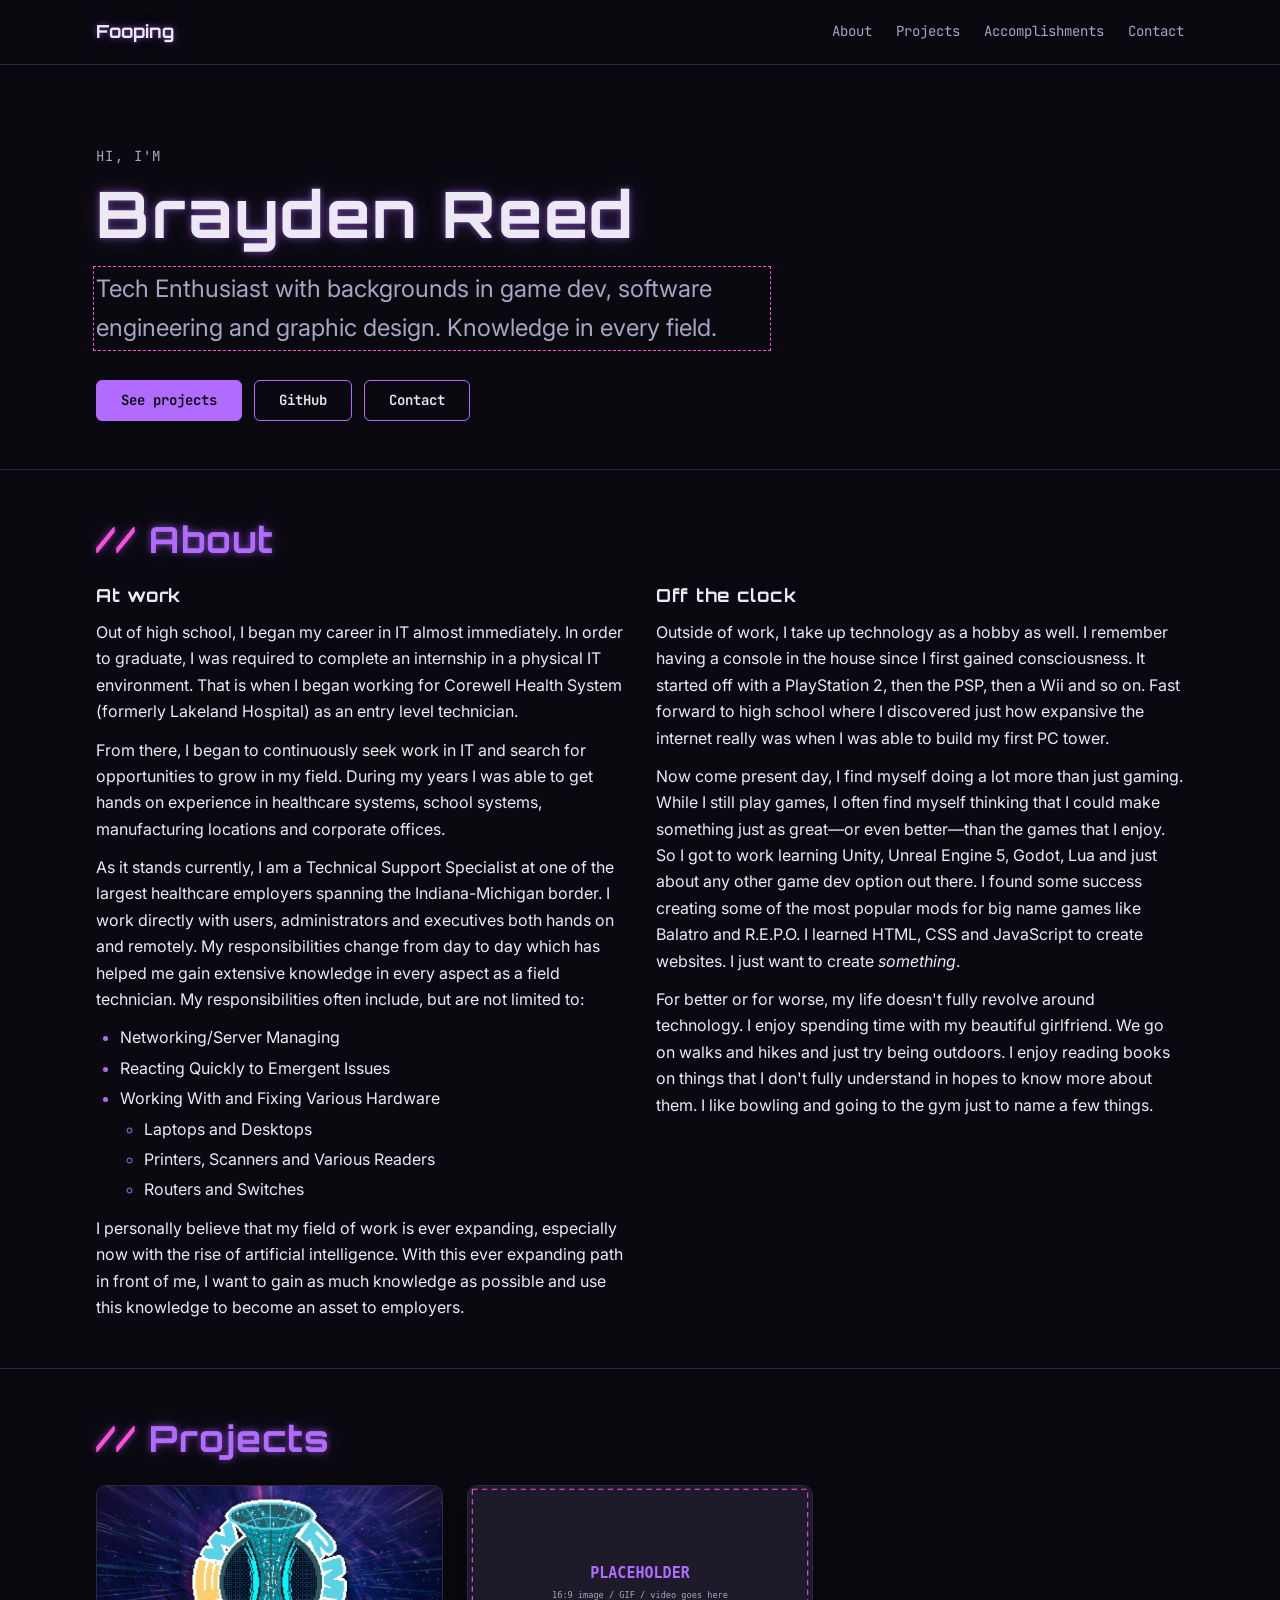
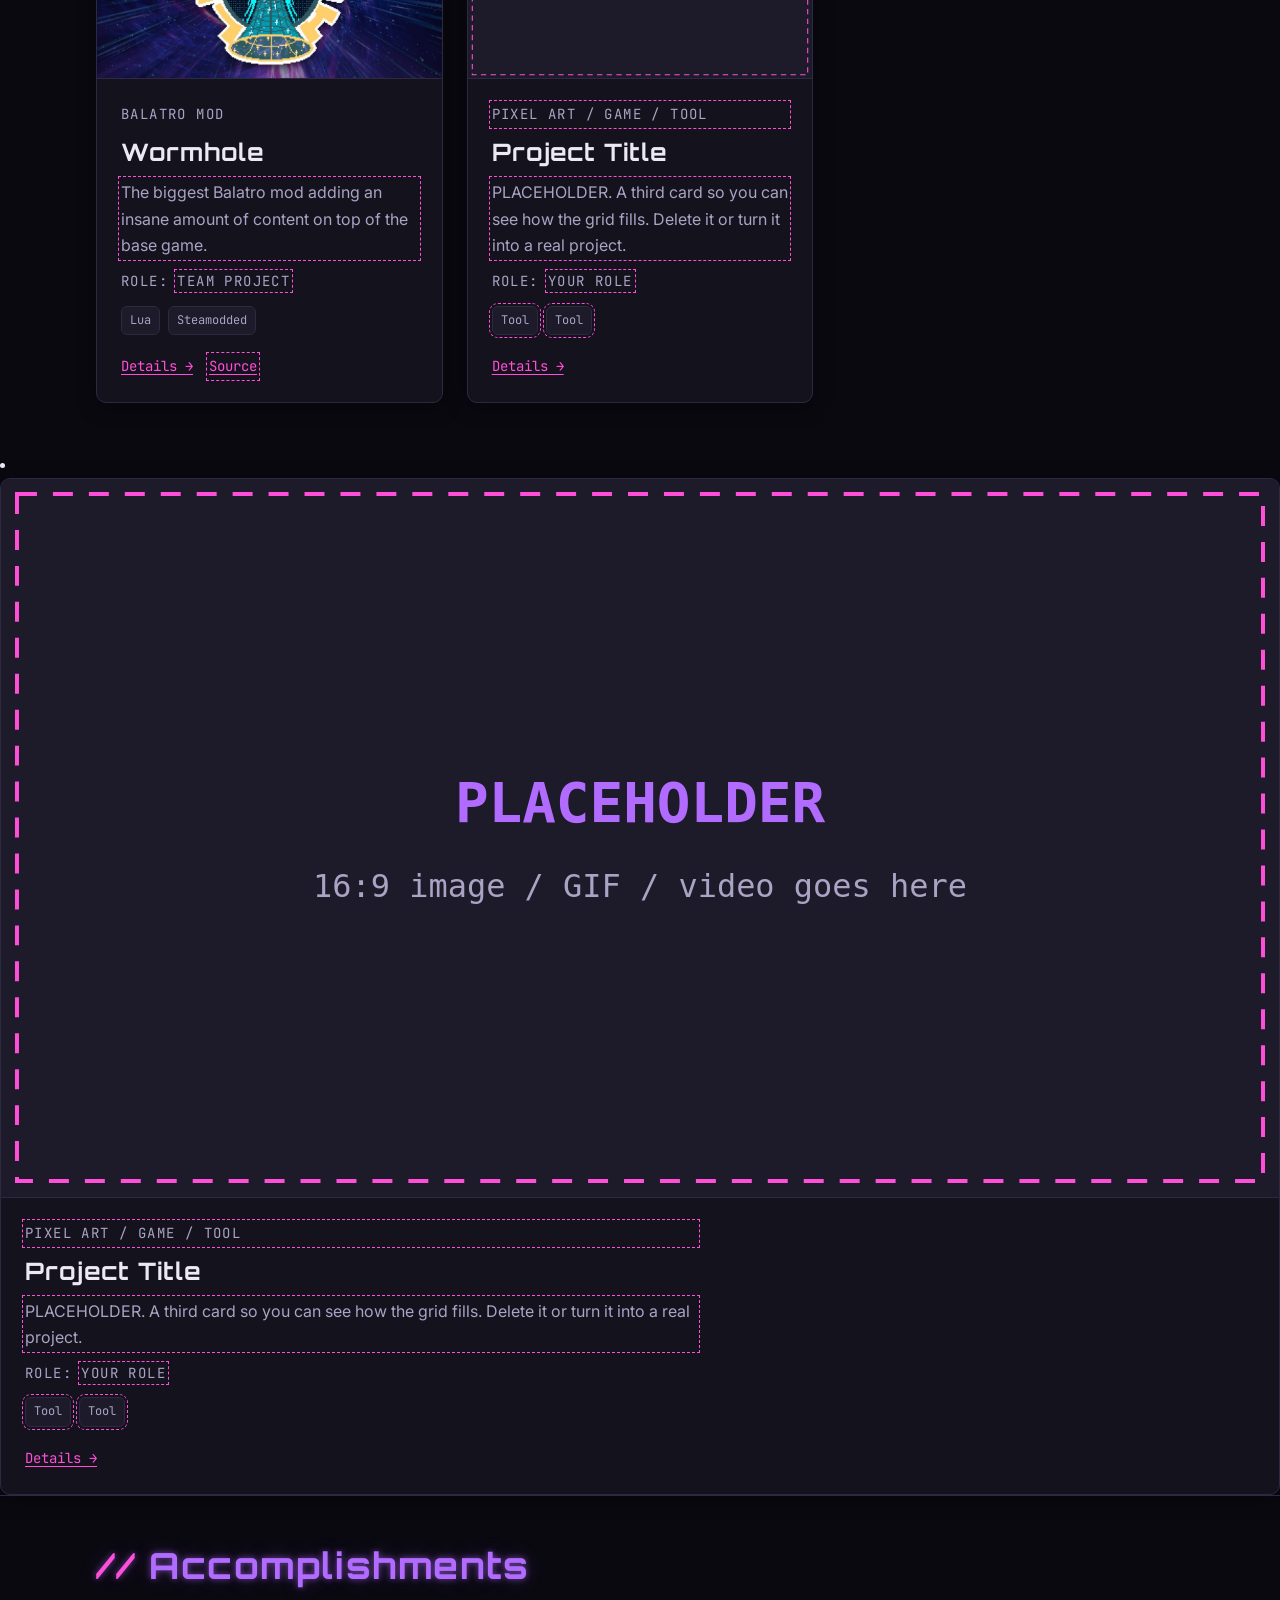
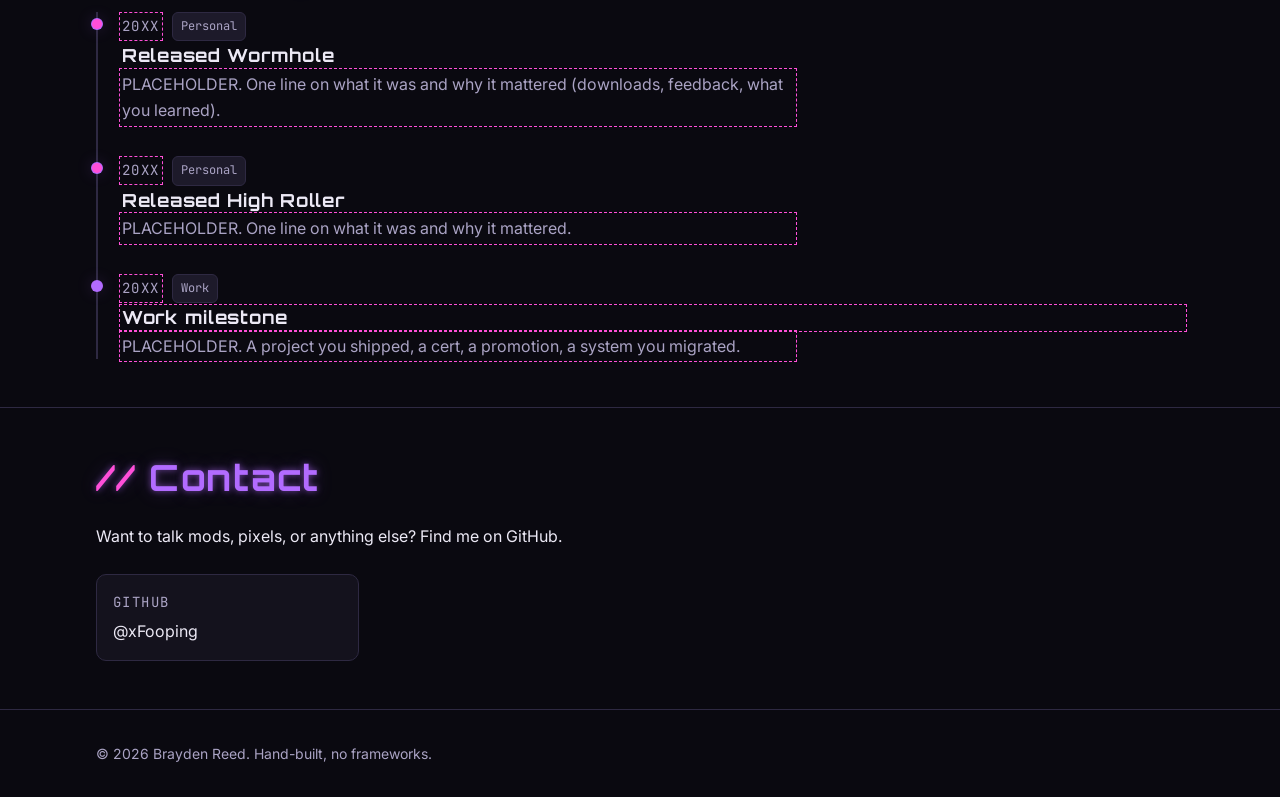
==== index.html @ 5dfaa029 "Update project card image for Wormhole" ====
<!doctype html>
<!--
  To try the pixel theme: change the line below to
    <html lang="en" data-theme="pixel">
  (see css/theme.css for what that switches)
-->
<html lang="en">
<head>
  <meta charset="utf-8">
  <!-- Makes phones render at real width instead of a zoomed-out desktop view.
       Without this line, none of the mobile CSS would kick in. -->
  <meta name="viewport" content="width=device-width, initial-scale=1">

  <title>Brayden Reed</title>
  <meta name="description" content="Brayden Reed: IT by day, game dev, modder, and pixel artist by night.">
  <link rel="icon" href="assets/img/favicon.svg" type="image/svg+xml">

  <!-- Fonts (Google Fonts).
       preconnect = open the connection early so fonts arrive faster.
       Silkscreen is only for the pixel theme. Browsers only download a font
       file when something on the page actually uses it, so listing it here
       costs nothing while the neon theme is active. -->
  <link rel="preconnect" href="https://fonts.googleapis.com">
  <link rel="preconnect" href="https://fonts.gstatic.com" crossorigin>
  <link rel="stylesheet" href="https://fonts.googleapis.com/css2?family=Inter:wght@400;600;700&family=JetBrains+Mono:wght@400;600&family=Orbitron:wght@600;700&family=Silkscreen&display=swap">

  <!-- Order matters: theme.css defines the variables, main.css uses them. -->
  <link rel="stylesheet" href="css/theme.css">
  <link rel="stylesheet" href="css/main.css">

  <!-- defer: download now, run after the HTML is parsed. -->
  <script src="js/main.js" defer></script>
</head>
<body>
  <a class="skip-link" href="#main">Skip to content</a>

  <!-- ================================================================
       HEADER / NAV
       ================================================================ -->
  <header class="site-header">
    <div class="container site-header__inner">
      <a class="site-logo" href="#top">Fooping</a>

      <nav class="site-nav" aria-label="Main" data-open="false">
        <!-- Only visible on small screens; main.js handles the click. -->
        <button class="nav-toggle" type="button" aria-expanded="false" aria-controls="nav-list">Menu</button>
        <ul class="site-nav__list" id="nav-list">
          <li><a href="#about">About</a></li>
          <li><a href="#projects">Projects</a></li>
          <li><a href="#accomplishments">Accomplishments</a></li>
          <li><a href="#contact">Contact</a></li>
        </ul>
      </nav>
    </div>
  </header>

  <main id="main">

    <!-- ================================================================
         1. HERO
         ================================================================ -->
    <section class="hero" id="top">
      <div class="container">
        <p class="eyebrow">Hi, I'm</p>
        <h1 class="hero__name">Brayden Reed</h1>
        <p class="hero__tagline todo">Tech Enthusiast with backgrounds in game dev, software engineering and graphic design. Knowledge in every field.</p>

        <div class="hero__links">
          <a class="btn btn--primary" href="#projects">See projects</a>
          <a class="btn btn--ghost" href="https://github.com/xFooping" rel="me">GitHub</a>
          <a class="btn btn--ghost" href="#contact">Contact</a>
        </div>
      </div>
    </section>


    <!-- ================================================================
         2. ABOUT
         ================================================================ -->
    <section class="section" id="about" aria-labelledby="about-title">
      <div class="container">
        <h2 class="section__title" id="about-title">About</h2>

        <div class="about-grid">
          <div>
            <h3>At work</h3>
            <p>Out of high school, I began my career in IT almost immediately. In order to graduate, I was required to complete an internship in a physical IT environment. That is when I began working for Corewell Health System (formerly Lakeland Hospital) as an entry level technician.</p>
            <p>From there, I began to continuously seek work in IT and search for opportunities to grow in my field. During my years I was able to get hands on experience in healthcare systems, school systems, manufacturing locations and corporate offices.</p>
            <p>As it stands currently, I am a Technical Support Specialist at one of the largest healthcare employers spanning the Indiana-Michigan border. I work directly with users, administrators and executives both hands on and remotely. My responsibilities change from day to day which has helped me gain extensive knowledge in every aspect as a field technician. My responsibilities often include, but are not limited to:</p>
            <!-- Nested list: the inner <ul> sits INSIDE the parent <li>,
                 that's what makes it a sub-list in HTML. -->
            <ul class="bullet-list">
              <li>Networking/Server Managing</li>
              <li>Reacting Quickly to Emergent Issues</li>
              <li>Working With and Fixing Various Hardware
                <ul>
                  <li>Laptops and Desktops</li>
                  <li>Printers, Scanners and Various Readers</li>
                  <li>Routers and Switches</li>
                </ul>
              </li>
            </ul>
            <p>I personally believe that my field of work is ever expanding, especially now with the rise of artificial intelligence. With this ever expanding path in front of me, I want to gain as much knowledge as possible and use this knowledge to become an asset to employers.</p>
          </div>

          <div>
            <h3>Off the clock</h3>
            <p>Outside of work, I take up technology as a hobby as well. I remember having a console in the house since I first gained consciousness. It started off with a PlayStation 2, then the PSP, then a Wii and so on. Fast forward to high school where I discovered just how expansive the internet really was when I was able to build my first PC tower.</p>
            <p>Now come present day, I find myself doing a lot more than just gaming. While I still play games, I often find myself thinking that I could make something just as great—or even better—than the games that I enjoy. So I got to work learning Unity, Unreal Engine 5, Godot, Lua and just about any other game dev option out there. I found some success creating some of the most popular mods for big name games like Balatro and R.E.P.O. I learned HTML, CSS and JavaScript to create websites. I just want to create <em>something</em>.</p>
            <p>For better or for worse, my life doesn't fully revolve around technology. I enjoy spending time with my beautiful girlfriend. We go on walks and hikes and just try being outdoors. I enjoy reading books on things that I don't fully understand in hopes to know more about them. I like bowling and going to the gym just to name a few things.</p>
          </div>
        </div>
      </div>
    </section>


    <!-- ================================================================
         3. PROJECTS
         ----------------------------------------------------------------
         To add a project:
           1. Copy one <li class="project-card"> block below.
           2. Copy projects/project-template.html to projects/your-slug.html.
           3. Point the card's links at that new page.
         ================================================================ -->
    <section class="section" id="projects" aria-labelledby="projects-title">
      <div class="container">
        <h2 class="section__title" id="projects-title">Projects</h2>

        <ul class="project-grid">

          <!-- ---- Project: Wormhole ---- -->
          <li>
            <article class="project-card">
              <img class="project-card__media" src="assets/img/Wormhole.png"
                   alt="PLACEHOLDER: Wormhole screenshot" width="640" height="360" loading="lazy">
              <div class="project-card__body">
                <p class="eyebrow">Balatro mod</p>
                <h3 class="project-card__title"><a href="projects/wormhole.html">Wormhole</a></h3>
                <p class="project-card__pitch todo">The biggest Balatro mod adding an insane amount of content on top of the base game. </p>
                <p class="eyebrow">Role: <span class="todo">Team Project</span></p>
                <ul class="tag-list" aria-label="Tools">
                  <li class="tag">Lua</li>
                  <li class="tag">Steamodded</li>
                </ul>
                <div class="project-card__links">
                  <a href="projects/wormhole.html">Details →</a>
                  <a class="todo" href="#">Source</a>
                </div>
              </div>
            </article>
          </li>

          <!-- ---- Project: placeholder for the next thing ---- -->
          <li>
            <article class="project-card">
              <img class="project-card__media" src="assets/img/placeholder.svg"
                   alt="PLACEHOLDER project image" width="640" height="360" loading="lazy">
              <div class="project-card__body">
                <p class="eyebrow todo">Pixel art / game / tool</p>
                <h3 class="project-card__title"><a href="projects/project-template.html">Project Title</a></h3>
                <p class="project-card__pitch todo">PLACEHOLDER. A third card so you can see how the grid fills. Delete it or turn it into a real project.</p>
                <p class="eyebrow">Role: <span class="todo">Your role</span></p>
                <ul class="tag-list" aria-label="Tools">
                  <li class="tag todo">Tool</li>
                  <li class="tag todo">Tool</li>
                </ul>
                <div class="project-card__links">
                  <a href="projects/project-template.html">Details →</a>
                </div>
              </div>
            </article>
          </li>

        </ul>
      </div>
    </section>

          <!-- ---- Project: placeholder for the next thing ---- -->
          <li>
            <article class="project-card">
              <img class="project-card__media" src="assets/img/placeholder.svg"
                   alt="PLACEHOLDER project image" width="640" height="360" loading="lazy">
              <div class="project-card__body">
                <p class="eyebrow todo">Pixel art / game / tool</p>
                <h3 class="project-card__title"><a href="projects/project-template.html">Project Title</a></h3>
                <p class="project-card__pitch todo">PLACEHOLDER. A third card so you can see how the grid fills. Delete it or turn it into a real project.</p>
                <p class="eyebrow">Role: <span class="todo">Your role</span></p>
                <ul class="tag-list" aria-label="Tools">
                  <li class="tag todo">Tool</li>
                  <li class="tag todo">Tool</li>
                </ul>
                <div class="project-card__links">
                  <a href="projects/project-template.html">Details →</a>
                </div>
              </div>
            </article>
          </li>

        </ul>
      </div>
    </section>


    <!-- ================================================================
         4. ACCOMPLISHMENTS
         ----------------------------------------------------------------
         Newest first. data-kind="work" gets a purple dot,
         data-kind="personal" gets a magenta dot.
         <time datetime="YYYY-MM"> is machine-readable; the text inside
         it is what people see, so format that however you like.
         ================================================================ -->
    <section class="section" id="accomplishments" aria-labelledby="accomplishments-title">
      <div class="container">
        <h2 class="section__title" id="accomplishments-title">Accomplishments</h2>

        <ol class="timeline">
          <li class="timeline__item" data-kind="personal">
            <div class="timeline__meta">
              <time class="eyebrow todo" datetime="2026">20XX</time>
              <span class="tag">Personal</span>
            </div>
            <h3 class="timeline__title">Released Wormhole</h3>
            <p class="timeline__desc todo">PLACEHOLDER. One line on what it was and why it mattered (downloads, feedback, what you learned).</p>
          </li>

          <li class="timeline__item" data-kind="personal">
            <div class="timeline__meta">
              <time class="eyebrow todo" datetime="2026">20XX</time>
              <span class="tag">Personal</span>
            </div>
            <h3 class="timeline__title">Released High Roller</h3>
            <p class="timeline__desc todo">PLACEHOLDER. One line on what it was and why it mattered.</p>
          </li>

          <li class="timeline__item" data-kind="work">
            <div class="timeline__meta">
              <time class="eyebrow todo" datetime="2026">20XX</time>
              <span class="tag">Work</span>
            </div>
            <h3 class="timeline__title todo">Work milestone</h3>
            <p class="timeline__desc todo">PLACEHOLDER. A project you shipped, a cert, a promotion, a system you migrated.</p>
          </li>
        </ol>
      </div>
    </section>


    <!-- ================================================================
         5. CONTACT
         ================================================================ -->
    <section class="section" id="contact" aria-labelledby="contact-title">
      <div class="container">
        <h2 class="section__title" id="contact-title">Contact</h2>
        <!-- PRIVACY RULE: no email, phone, address, or anything else that
             traces back to you personally goes on this site. GitHub is the
             only contact channel. -->
        <p>Want to talk mods, pixels, or anything else? Find me on GitHub.</p>

        <ul class="contact-list">
          <li>
            <a href="https://github.com/xFooping" rel="me">
              <span class="eyebrow">GitHub</span>
              @xFooping
            </a>
          </li>
        </ul>
      </div>
    </section>

  </main>

  <footer class="site-footer">
    <div class="container">
      <!-- main.js fills in the current year. The "2026" is the no-JS fallback. -->
      <p>© <span data-year>2026</span> Brayden Reed. Hand-built, no frameworks.</p>
    </div>
  </footer>
</body>
</html>
---- css/theme.css ----
/* ==========================================================================
   theme.css — DESIGN TOKENS ONLY
   --------------------------------------------------------------------------
   Every color, font, size, and effect the site uses is defined here as a
   CSS custom property (a "variable"). main.css never hard-codes a color or
   font; it only says things like `color: var(--color-text)`.

   That means re-theming the whole site = editing this one file.

   Two themes live here:
     1. :root                  -> default neon/cyberpunk theme
     2. [data-theme="pixel"]   -> starter pixel-art theme (opt-in)

   To try the pixel theme, change the opening tag in index.html to:
     <html lang="en" data-theme="pixel">
   ========================================================================== */

:root {
  /* ---------- Color: surfaces (backgrounds, from darkest to lightest) ---- */
  --color-bg:          #0a0910;  /* page background, almost black w/ a purple tint */
  --color-surface:     #14121d;  /* cards, panels */
  --color-surface-2:   #1d1a2a;  /* hovered cards, inputs, tag chips */
  --color-border:      #2e2942;  /* quiet dividers and card outlines */

  /* ---------- Color: text ------------------------------------------------
     Contrast ratios against --color-bg (WCAG AA needs 4.5:1 for body text):
       --color-text        ~16:1
       --color-text-muted  ~8:1                                            */
  --color-text:        #ece9f5;
  --color-text-muted:  #aaa3c4;

  /* ---------- Color: accents (the "neon") --------------------------------
     Used for headings, links, buttons, borders on hover. Not paragraphs. */
  --color-accent:      #b26bff;  /* purple, primary accent */
  --color-accent-2:    #ff4fd8;  /* magenta, secondary accent */
  --color-on-accent:   #0a0910;  /* text placed ON an accent-colored button */

  /* ---------- Effects ----------------------------------------------------
     Glows are just text-/box-shadows. Pulling them into variables means the
     pixel theme can swap them for hard, blocky shadows (or none). */
  --glow-text:   0 0 6px rgb(178 107 255 / 0.55), 0 0 18px rgb(178 107 255 / 0.25);
  --glow-box:    0 0 0 1px var(--color-accent), 0 0 16px rgb(178 107 255 / 0.30);
  --shadow-card: 0 4px 20px rgb(0 0 0 / 0.45);

  /* ---------- Typography -------------------------------------------------
     Three roles, so the pixel switch only has to change --font-heading.  */
  --font-body:    "Inter", system-ui, -apple-system, "Segoe UI", Roboto, sans-serif;
  --font-heading: "Orbitron", "Inter", system-ui, sans-serif;
  --font-mono:    "JetBrains Mono", ui-monospace, Consolas, monospace;

  /* Font sizes. clamp(min, preferred, max) scales smoothly with the
     viewport width (vw) but never goes below min or above max, so we
     don't need separate media queries for headings. */
  --text-sm:   0.875rem;
  --text-base: 1rem;
  --text-lg:   1.125rem;
  --text-xl:   clamp(1.25rem, 1.1rem + 0.6vw, 1.5rem);
  --text-2xl:  clamp(1.6rem, 1.3rem + 1.4vw, 2.25rem);
  --text-hero: clamp(2.2rem, 1.5rem + 3.5vw, 4rem);

  --line-height-body:    1.65;
  --line-height-heading: 1.2;
  --letter-spacing-heading: 0.04em;

  /* ---------- Spacing scale ----------------------------------------------
     Use these instead of random pixel values so spacing stays consistent. */
  --space-1: 0.25rem;  /*  4px */
  --space-2: 0.5rem;   /*  8px */
  --space-3: 0.75rem;  /* 12px */
  --space-4: 1rem;     /* 16px */
  --space-5: 1.5rem;   /* 24px */
  --space-6: 2rem;     /* 32px */
  --space-7: 3rem;     /* 48px */
  --space-8: 5rem;     /* 80px */

  /* ---------- Shape & layout --------------------------------------------- */
  --radius:        10px;   /* card / button corners (pixel theme sets 0) */
  --radius-sm:     6px;
  --border-width:  1px;
  --content-width: 72rem;  /* max width of the main column (~1152px) */
  --reading-width: 42rem;  /* max width for paragraphs, easier to read */

  /* ---------- Motion ----------------------------------------------------- */
  --transition: 160ms ease;

  /* How images scale. "auto" smooths them; pixel theme uses "pixelated"
     so pixel art stays crisp instead of blurry when scaled up. */
  --image-rendering: auto;
}


/* ==========================================================================
   PIXEL THEME (starter)
   --------------------------------------------------------------------------
   Only overrides what changes. Anything not listed here falls back to the
   :root value above, which is how CSS variables cascade.
   Fonts below are loaded in index.html (Silkscreen).
   ========================================================================== */
[data-theme="pixel"] {
  --font-heading: "Silkscreen", var(--font-mono);

  /* Pixel art doesn't do soft blur. Hard, offset "drop shadows" instead. */
  --glow-text:   2px 2px 0 var(--color-accent-2);
  --glow-box:    4px 4px 0 var(--color-accent);
  --shadow-card: 4px 4px 0 #000;

  --radius:       0;
  --radius-sm:    0;
  --border-width: 2px;

  --letter-spacing-heading: 0.02em;
  --image-rendering: pixelated;
  --transition: 0ms;   /* snappy, frame-step feel */
}
---- css/main.css ----
/* ==========================================================================
   main.css — LAYOUT AND COMPONENTS
   --------------------------------------------------------------------------
   Rule of thumb: no raw colors, fonts, or magic spacing numbers in here.
   Everything comes from a var(--something) defined in theme.css.

   Sections (search for the ==== headers):
     1. Reset & base
     2. Layout helpers
     3. Header & nav
     4. Hero
     5. Generic section styles
     6. About
     7. Project cards
     8. Accomplishments timeline
     9. Contact
    10. Footer
    11. Project detail page
    12. Placeholders
    13. Reduced motion
    14. Project page spacing
   ========================================================================== */


/* ==== 1. Reset & base ===================================================== */

/* border-box: an element's width includes its padding and border.
   Without this, `width: 100%` + padding overflows its parent. */
*,
*::before,
*::after {
  box-sizing: border-box;
}

* {
  margin: 0;
}

html {
  /* Smooth-scroll when clicking #anchor links in the nav. */
  scroll-behavior: smooth;
  /* Stops anchored sections from hiding under the sticky header. */
  scroll-padding-top: 5rem;
}

body {
  background: var(--color-bg);
  color: var(--color-text);
  font-family: var(--font-body);
  font-size: var(--text-base);
  line-height: var(--line-height-body);
  -webkit-font-smoothing: antialiased;
}

img,
video,
svg {
  display: block;
  max-width: 100%;
  height: auto;
  image-rendering: var(--image-rendering);
}

h1, h2, h3, h4 {
  font-family: var(--font-heading);
  line-height: var(--line-height-heading);
  letter-spacing: var(--letter-spacing-heading);
  font-weight: 700;
}

p {
  max-width: var(--reading-width);
}

a {
  color: var(--color-accent-2);
  text-underline-offset: 0.2em;
  transition: color var(--transition);
}

a:hover {
  color: var(--color-accent);
}

/* Visible keyboard focus. Never remove outlines without a replacement,
   otherwise keyboard users can't see where they are. */
:focus-visible {
  outline: 2px solid var(--color-accent-2);
  outline-offset: 3px;
}

/* "Skip to content" link: hidden off-screen until a keyboard user tabs
   to it, then it appears top-left. */
.skip-link {
  position: absolute;
  left: var(--space-4);
  top: -100px;
  padding: var(--space-2) var(--space-4);
  background: var(--color-accent);
  color: var(--color-on-accent);
  z-index: 100;
}

.skip-link:focus {
  top: var(--space-4);
}


/* ==== 2. Layout helpers =================================================== */

/* Centers content and caps its width. Padding keeps text off the
   screen edges on phones. */
.container {
  width: 100%;
  max-width: var(--content-width);
  margin-inline: auto;          /* = margin-left + margin-right: auto */
  padding-inline: var(--space-4);
}

@media (min-width: 48rem) {     /* 768px and up */
  .container {
    padding-inline: var(--space-6);
  }
}

/* Small uppercase monospace label, used above headings and in meta rows. */
.eyebrow {
  font-family: var(--font-mono);
  font-size: var(--text-sm);
  color: var(--color-text-muted);
  text-transform: uppercase;
  letter-spacing: 0.1em;
}

/* Buttons. .btn is the base; --primary / --ghost are variants. */
.btn {
  display: inline-flex;
  align-items: center;
  gap: var(--space-2);
  padding: var(--space-2) var(--space-5);
  border: var(--border-width) solid var(--color-accent);
  border-radius: var(--radius-sm);
  font-family: var(--font-mono);
  font-size: var(--text-sm);
  font-weight: 600;
  text-decoration: none;
  transition: background var(--transition), color var(--transition), box-shadow var(--transition);
}

.btn--primary {
  background: var(--color-accent);
  color: var(--color-on-accent);
}

.btn--primary:hover {
  color: var(--color-on-accent);
  box-shadow: var(--glow-box);
}

.btn--ghost {
  background: transparent;
  color: var(--color-text);
}

.btn--ghost:hover {
  color: var(--color-text);
  box-shadow: var(--glow-box);
}

/* Small pill for tools/tech, e.g. "Lua". */
.tag {
  display: inline-block;
  padding: var(--space-1) var(--space-2);
  background: var(--color-surface-2);
  border: var(--border-width) solid var(--color-border);
  border-radius: var(--radius-sm);
  font-family: var(--font-mono);
  font-size: 0.75rem;
  color: var(--color-text-muted);
}

.tag-list {
  display: flex;
  flex-wrap: wrap;
  gap: var(--space-2);
  list-style: none;
  padding: 0;
}


/* ==== 3. Header & nav ===================================================== */

.site-header {
  /* sticky = scrolls normally until it hits the top, then stays there. */
  position: sticky;
  top: 0;
  z-index: 50;
  /* color-mix() blends the page background with transparency (85% bg,
     15% see-through), so the header stays slightly translucent and still
     follows whatever --color-bg is set to. */
  background: color-mix(in srgb, var(--color-bg) 85%, transparent);
  backdrop-filter: blur(8px);
  border-bottom: var(--border-width) solid var(--color-border);
}

.site-header__inner {
  display: flex;
  align-items: center;
  justify-content: space-between;
  min-height: 4rem;
}

.site-logo {
  font-family: var(--font-heading);
  font-weight: 700;
  font-size: var(--text-lg);
  color: var(--color-text);
  text-decoration: none;
  text-shadow: var(--glow-text);
}

.site-logo:hover {
  color: var(--color-accent);
}

/* Mobile-first: the toggle button shows on small screens,
   the link list is hidden until the button is pressed. */
.nav-toggle {
  display: inline-flex;
  padding: var(--space-2) var(--space-3);
  background: transparent;
  border: var(--border-width) solid var(--color-border);
  border-radius: var(--radius-sm);
  color: var(--color-text);
  font-family: var(--font-mono);
  font-size: var(--text-sm);
  cursor: pointer;
}

.site-nav__list {
  display: none;
  list-style: none;
  padding: 0;
}

/* main.js sets data-open="true" on the nav when the button is pressed. */
.site-nav[data-open="true"] .site-nav__list {
  display: flex;
  flex-direction: column;
  gap: var(--space-1);
  position: absolute;
  left: 0;
  right: 0;
  top: 100%;
  padding: var(--space-3) var(--space-4) var(--space-4);
  background: var(--color-bg);
  border-bottom: var(--border-width) solid var(--color-border);
}

.site-nav__list a {
  display: block;
  padding: var(--space-2) 0;
  color: var(--color-text-muted);
  text-decoration: none;
  font-family: var(--font-mono);
  font-size: var(--text-sm);
}

.site-nav__list a:hover {
  color: var(--color-accent-2);
}

/* Desktop: hide the toggle, always show links in a row. */
@media (min-width: 48rem) {
  .nav-toggle {
    display: none;
  }

  .site-nav__list,
  .site-nav[data-open="true"] .site-nav__list {
    display: flex;
    flex-direction: row;
    gap: var(--space-5);
    position: static;
    padding: 0;
    background: none;
    border: 0;
  }
}


/* ==== 4. Hero ============================================================= */

.hero {
  padding-block: var(--space-8) var(--space-7);
}

.hero__name {
  font-size: var(--text-hero);
  color: var(--color-text);
  text-shadow: var(--glow-text);
  margin-block: var(--space-2) var(--space-4);
}

.hero__tagline {
  font-size: var(--text-xl);
  color: var(--color-text-muted);
  margin-bottom: var(--space-6);
}

.hero__links {
  display: flex;
  flex-wrap: wrap;
  gap: var(--space-3);
}


/* ==== 5. Generic section styles =========================================== */

.section {
  padding-block: var(--space-7);
  border-top: var(--border-width) solid var(--color-border);
}

.section__title {
  font-size: var(--text-2xl);
  color: var(--color-accent);
  text-shadow: var(--glow-text);
  margin-bottom: var(--space-5);
}

/* The small "//" before section titles. Purely decorative, which is why
   it lives in CSS (screen readers skip it) and not in the HTML. */
.section__title::before {
  content: "// ";
  color: var(--color-accent-2);
}


/* ==== 6. About ============================================================ */

/* Two columns on wide screens (work | personal), stacked on phones. */
.about-grid {
  display: grid;
  gap: var(--space-6);
}

@media (min-width: 48rem) {
  .about-grid {
    grid-template-columns: 1fr 1fr;
  }
}

.about-grid h3 {
  font-size: var(--text-lg);
  margin-bottom: var(--space-3);
}

/* Space between consecutive blocks (paragraphs, lists) in a column.
   Same "* + *" trick as .prose further down. */
.about-grid > div > * + * {
  margin-top: var(--space-3);
}

/* Bulleted lists. The browser draws the bullets; we just set the indent
   and color them with the accent. Nested lists get a hollow bullet so
   the hierarchy reads at a glance. */
.bullet-list,
.bullet-list ul {
  max-width: var(--reading-width);
  padding-left: var(--space-5);
}

.bullet-list ul {
  list-style-type: circle;
  margin-top: var(--space-1);
}

.bullet-list li + li {
  margin-top: var(--space-1);
}

.bullet-list li::marker {
  color: var(--color-accent);
}


/* ==== 7. Project cards ==================================================== */

/* auto-fill + minmax = "fit as many 18rem-wide columns as possible, and
   stretch them to fill the row". This makes the grid responsive with
   zero media queries: 1 column on phones, 2-3 on desktops. */
.project-grid {
  display: grid;
  grid-template-columns: repeat(auto-fill, minmax(min(100%, 18rem), 1fr));
  gap: var(--space-5);
  list-style: none;
  padding: 0;
}

.project-card {
  /* Flex column so the links row can be pushed to the bottom,
     keeping cards of different text lengths visually aligned. */
  display: flex;
  flex-direction: column;
  height: 100%;
  background: var(--color-surface);
  border: var(--border-width) solid var(--color-border);
  border-radius: var(--radius);
  box-shadow: var(--shadow-card);
  overflow: hidden;   /* clips the image to the rounded corners */
  transition: border-color var(--transition), box-shadow var(--transition);
}

.project-card:hover,
.project-card:focus-within {
  border-color: var(--color-accent);
  box-shadow: var(--glow-box);
}

/* aspect-ratio reserves the image's space before it loads, so the
   page doesn't jump around. object-fit: cover crops instead of squashing. */
.project-card__media {
  aspect-ratio: 16 / 9;
  width: 100%;
  object-fit: cover;
  background: var(--color-surface-2);
  border-bottom: var(--border-width) solid var(--color-border);
}

.project-card__body {
  display: flex;
  flex-direction: column;
  gap: var(--space-3);
  flex: 1;            /* grow to fill the card, see note on .project-card */
  padding: var(--space-5);
}

.project-card__title {
  font-size: var(--text-xl);
}

.project-card__title a {
  color: var(--color-text);
  text-decoration: none;
}

.project-card__title a:hover {
  color: var(--color-accent);
}

.project-card__pitch {
  color: var(--color-text-muted);
}

.project-card__links {
  display: flex;
  flex-wrap: wrap;
  gap: var(--space-4);
  margin-top: auto;   /* pushes this row to the bottom of the card */
  padding-top: var(--space-2);
  font-family: var(--font-mono);
  font-size: var(--text-sm);
}


/* ==== 8. Accomplishments timeline ========================================= */

/* A vertical line down the left, with a dot per entry.
   The line is the <ol>'s left border; dots are ::before pseudo-elements. */
.timeline {
  list-style: none;
  padding: 0 0 0 var(--space-5);
  border-left: 2px solid var(--color-border);
}

.timeline__item {
  position: relative;
  padding-bottom: var(--space-6);
}

.timeline__item:last-child {
  padding-bottom: 0;
}

.timeline__item::before {
  content: "";
  position: absolute;
  /* Center the 10px dot on the 2px line. Measured from the item's left edge:
     go back over the list padding (--space-5), then half the line (1px),
     then half the dot (5px). 1 + 5 = 6px. */
  left: calc(-1 * var(--space-5) - 6px);
  top: 0.45em;
  width: 10px;
  height: 10px;
  border-radius: 50%;
  background: var(--color-accent);
  box-shadow: var(--glow-box);
}

/* Personal milestones get a magenta dot to tell them apart at a glance. */
.timeline__item[data-kind="personal"]::before {
  background: var(--color-accent-2);
}

.timeline__meta {
  display: flex;
  flex-wrap: wrap;
  align-items: center;
  gap: var(--space-2) var(--space-3);
  margin-bottom: var(--space-1);
}

.timeline__title {
  font-size: var(--text-lg);
  margin-bottom: var(--space-1);
}

.timeline__desc {
  color: var(--color-text-muted);
}


/* ==== 9. Contact ========================================================== */

.contact-list {
  display: grid;
  grid-template-columns: repeat(auto-fill, minmax(min(100%, 14rem), 1fr));
  gap: var(--space-3);
  list-style: none;
  padding: 0;
  margin-top: var(--space-5);
}

.contact-list a {
  display: flex;
  flex-direction: column;
  padding: var(--space-4);
  background: var(--color-surface);
  border: var(--border-width) solid var(--color-border);
  border-radius: var(--radius);
  color: var(--color-text);
  text-decoration: none;
  transition: border-color var(--transition), box-shadow var(--transition);
}

.contact-list a:hover {
  border-color: var(--color-accent);
  box-shadow: var(--glow-box);
}

.contact-list .eyebrow {
  margin-bottom: var(--space-1);
}


/* ==== 10. Footer ========================================================== */

.site-footer {
  padding-block: var(--space-6);
  border-top: var(--border-width) solid var(--color-border);
  color: var(--color-text-muted);
  font-size: var(--text-sm);
}


/* ==== 11. Project detail page ============================================= */

.project-hero {
  padding-block: var(--space-7) var(--space-5);
}

.back-link {
  display: inline-block;
  margin-bottom: var(--space-5);
  font-family: var(--font-mono);
  font-size: var(--text-sm);
}

.project-hero__title {
  font-size: var(--text-hero);
  text-shadow: var(--glow-text);
  margin-block: var(--space-2) var(--space-3);
}

.project-hero__pitch {
  font-size: var(--text-xl);
  color: var(--color-text-muted);
  margin-bottom: var(--space-5);
}

.project-media {
  aspect-ratio: 16 / 9;
  width: 100%;
  object-fit: cover;
  border: var(--border-width) solid var(--color-border);
  border-radius: var(--radius);
  background: var(--color-surface-2);
}

/* The "facts" box: role, tools, status, dates. A <dl> (description list)
   is the semantic HTML element for label/value pairs. */
.project-facts {
  display: grid;
  grid-template-columns: repeat(auto-fit, minmax(min(100%, 12rem), 1fr));
  gap: var(--space-4);
  padding: var(--space-5);
  margin-block: var(--space-6);
  background: var(--color-surface);
  border: var(--border-width) solid var(--color-border);
  border-radius: var(--radius);
}

.project-facts dt {
  font-family: var(--font-mono);
  font-size: var(--text-sm);
  color: var(--color-text-muted);
  text-transform: uppercase;
  letter-spacing: 0.1em;
}

.project-facts dd {
  margin: var(--space-1) 0 0;
}

/* Long-form writeup area. Spacing between consecutive elements uses the
   "lobotomized owl" selector (* + *): every child except the first gets
   a top margin. Saves writing margins on every element type. */
.prose > * + * {
  margin-top: var(--space-4);
}

.prose h2 {
  font-size: var(--text-xl);
  color: var(--color-accent);
  margin-top: var(--space-7);
}

.prose ul,
.prose ol {
  max-width: var(--reading-width);
  padding-left: var(--space-5);
}

.prose li + li {
  margin-top: var(--space-2);
}

.prose code {
  font-family: var(--font-mono);
  font-size: 0.9em;
  padding: 0.1em 0.35em;
  background: var(--color-surface-2);
  border-radius: var(--radius-sm);
}

/* Gallery of extra screenshots on detail pages. */
.gallery {
  display: grid;
  grid-template-columns: repeat(auto-fill, minmax(min(100%, 16rem), 1fr));
  gap: var(--space-4);
  list-style: none;
  padding: 0;
}

.gallery figcaption {
  margin-top: var(--space-2);
  font-size: var(--text-sm);
  color: var(--color-text-muted);
}


/* ==== 12. Placeholders ==================================================== */

/* Anything wrapped in .todo is placeholder text you still need to replace.
   The dashed magenta outline makes it impossible to miss. Search the HTML
   for class="todo" to find every one. Delete the class once it's real. */
.todo {
  outline: 1px dashed var(--color-accent-2);
  outline-offset: 2px;
}


/* ==== 13. Reduced motion ================================================== */

/* Respect the OS-level "reduce motion" setting. */
@media (prefers-reduced-motion: reduce) {
  html {
    scroll-behavior: auto;
  }

  *,
  *::before,
  *::after {
    transition: none !important;
  }
}


/* ==== 14. Project page spacing ============================================ */

/* Breathing room between the end of a project writeup and the footer. */
.project-page {
  padding-bottom: var(--space-8);
}
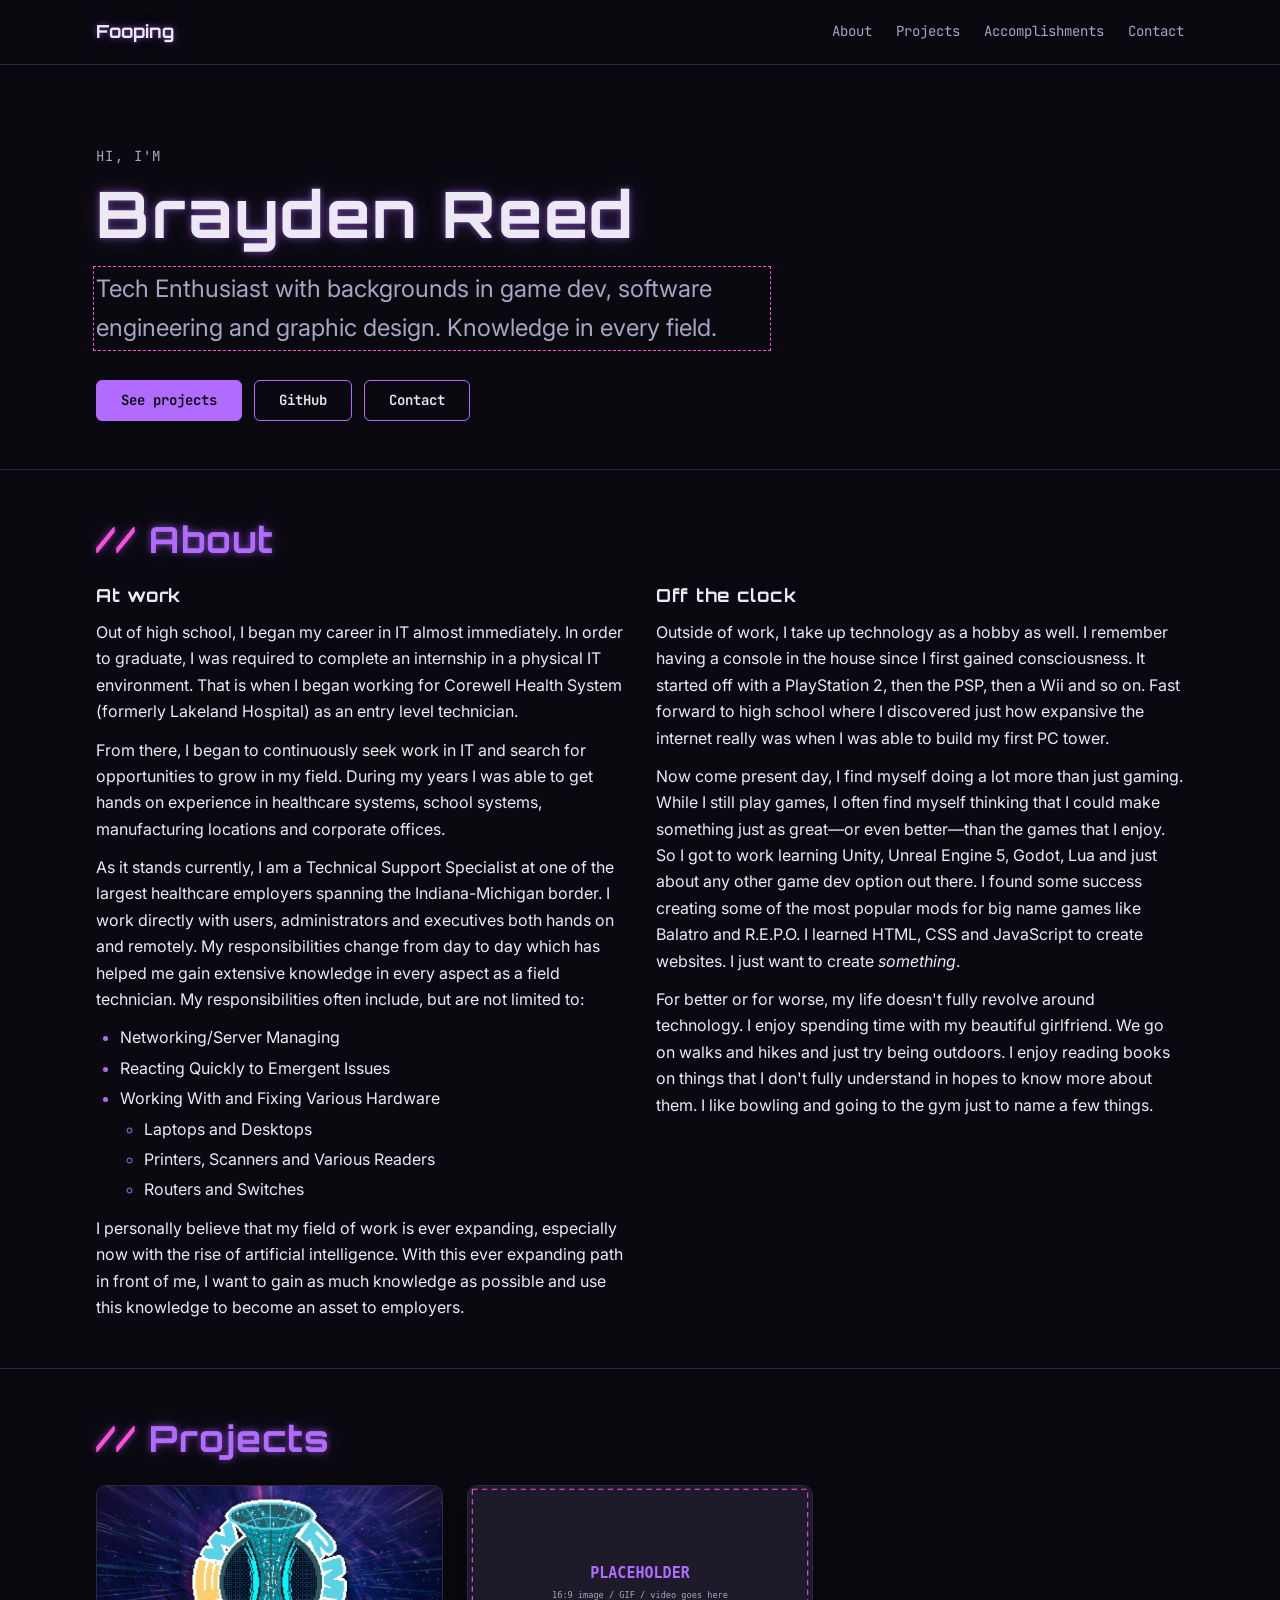
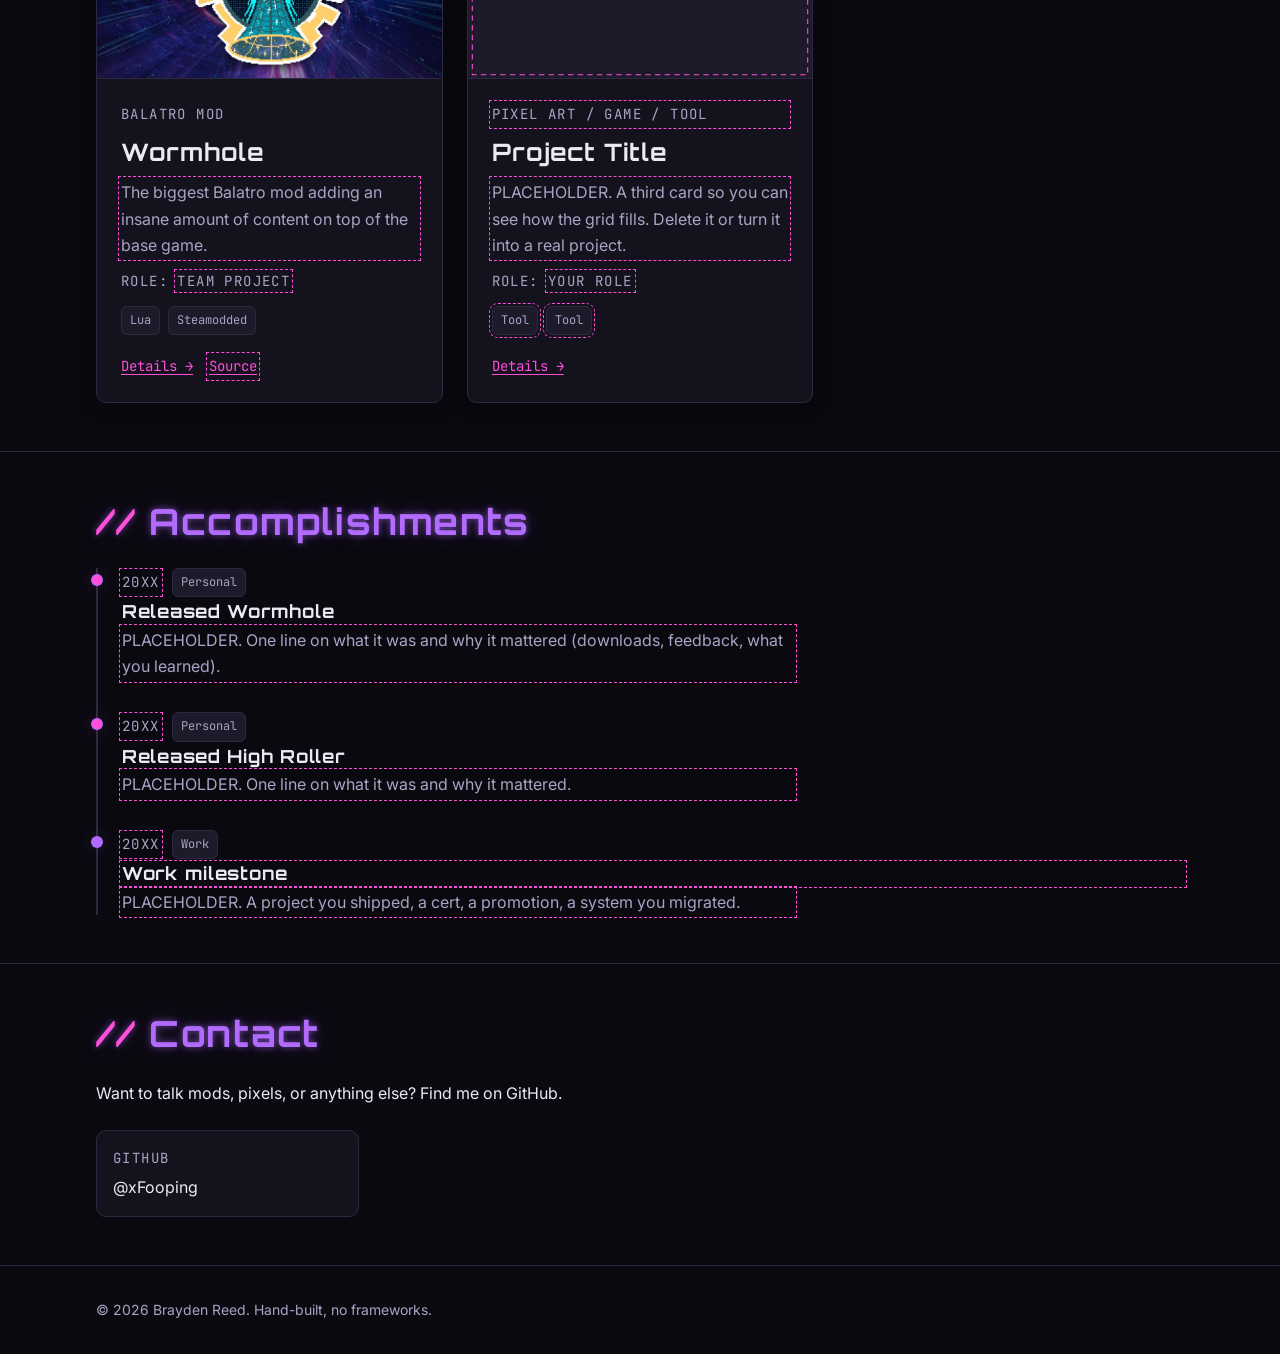
==== commit 37726e01: "Fix stray project card outside the grid A duplicated placeholder card plus an extra </ul></div></sec" ====
--- a/index.html
+++ b/index.html
@@ -132,7 +132,7 @@
           <li>
             <article class="project-card">
               <img class="project-card__media" src="assets/img/Wormhole.png"
-                   alt="PLACEHOLDER: Wormhole screenshot" width="640" height="360" loading="lazy">
+                   alt="Wormhole screenshot" width="640" height="360" loading="lazy">
               <div class="project-card__body">
                 <p class="eyebrow">Balatro mod</p>
                 <h3 class="project-card__title"><a href="projects/wormhole.html">Wormhole</a></h3>
@@ -175,31 +175,6 @@
       </div>
     </section>
 
-          <!-- ---- Project: placeholder for the next thing ---- -->
-          <li>
-            <article class="project-card">
-              <img class="project-card__media" src="assets/img/placeholder.svg"
-                   alt="PLACEHOLDER project image" width="640" height="360" loading="lazy">
-              <div class="project-card__body">
-                <p class="eyebrow todo">Pixel art / game / tool</p>
-                <h3 class="project-card__title"><a href="projects/project-template.html">Project Title</a></h3>
-                <p class="project-card__pitch todo">PLACEHOLDER. A third card so you can see how the grid fills. Delete it or turn it into a real project.</p>
-                <p class="eyebrow">Role: <span class="todo">Your role</span></p>
-                <ul class="tag-list" aria-label="Tools">
-                  <li class="tag todo">Tool</li>
-                  <li class="tag todo">Tool</li>
-                </ul>
-                <div class="project-card__links">
-                  <a href="projects/project-template.html">Details →</a>
-                </div>
-              </div>
-            </article>
-          </li>
-
-        </ul>
-      </div>
-    </section>
-
 
     <!-- ================================================================
          4. ACCOMPLISHMENTS
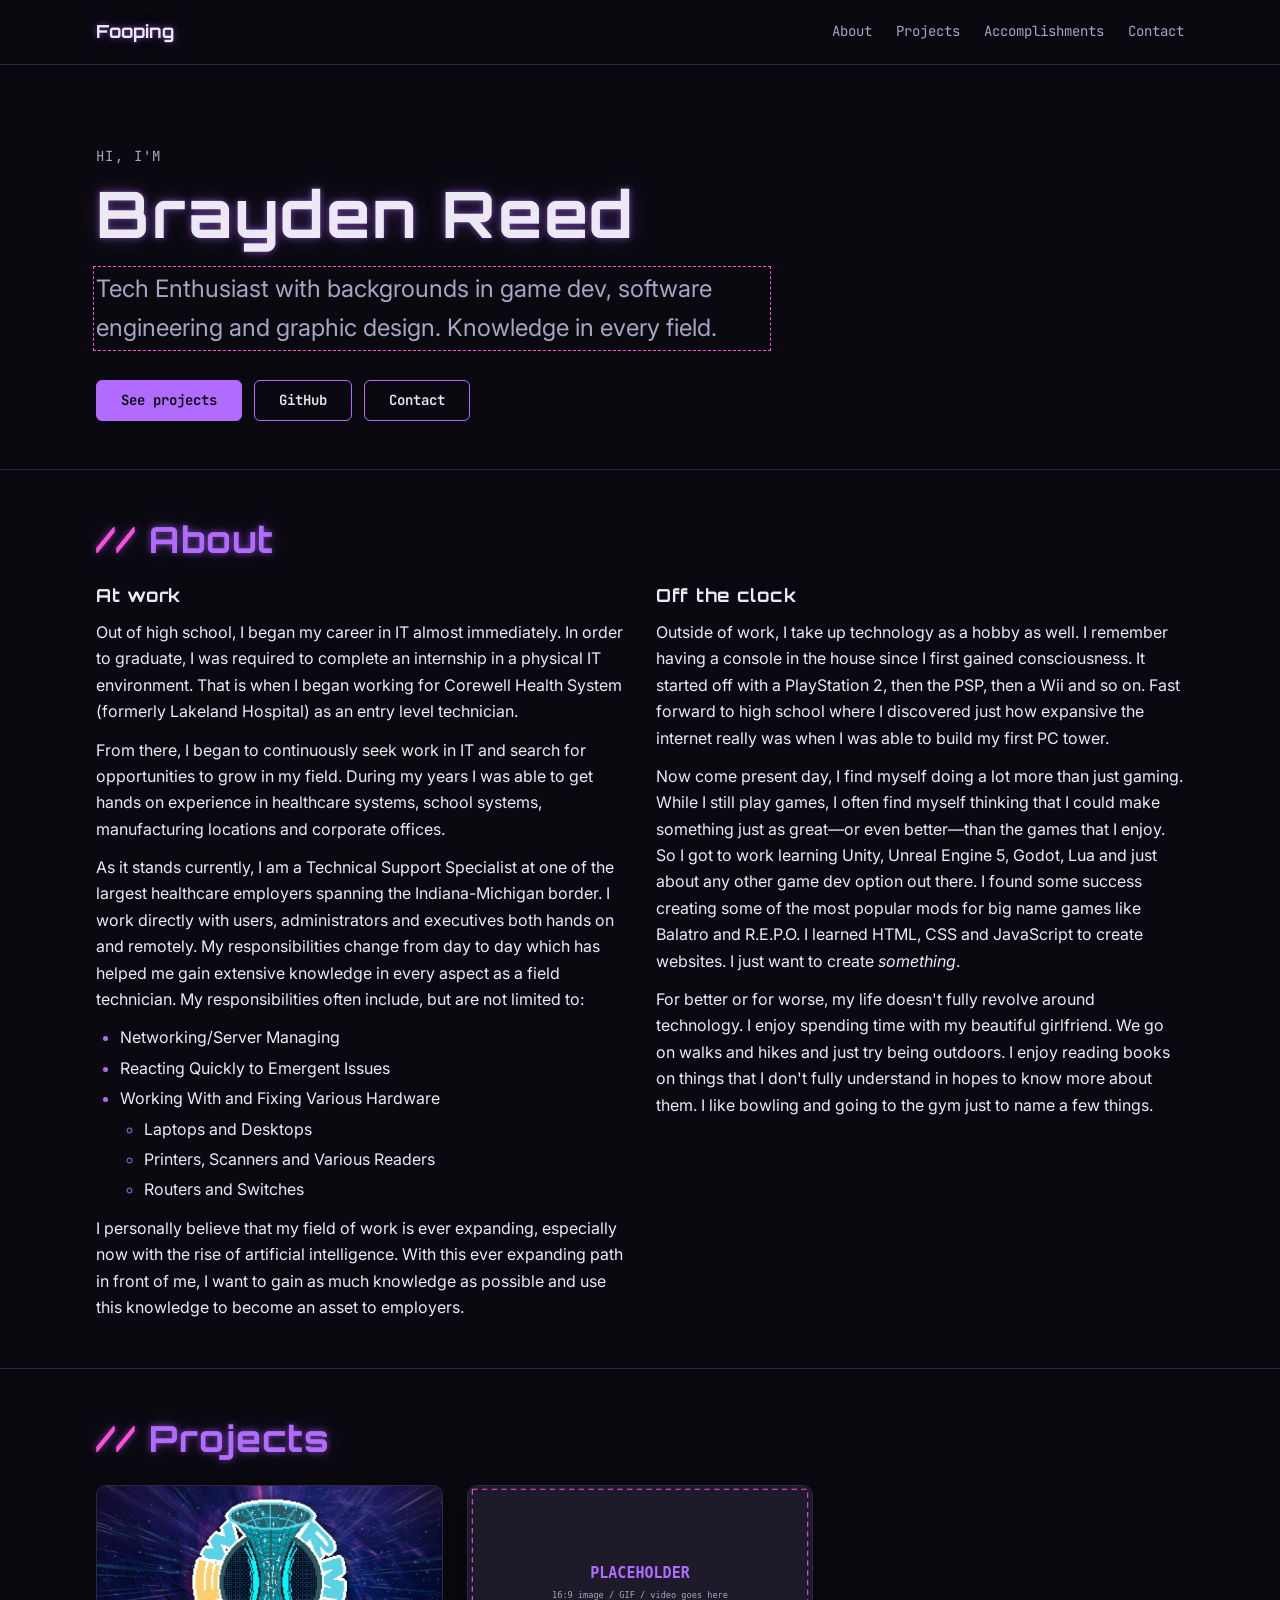
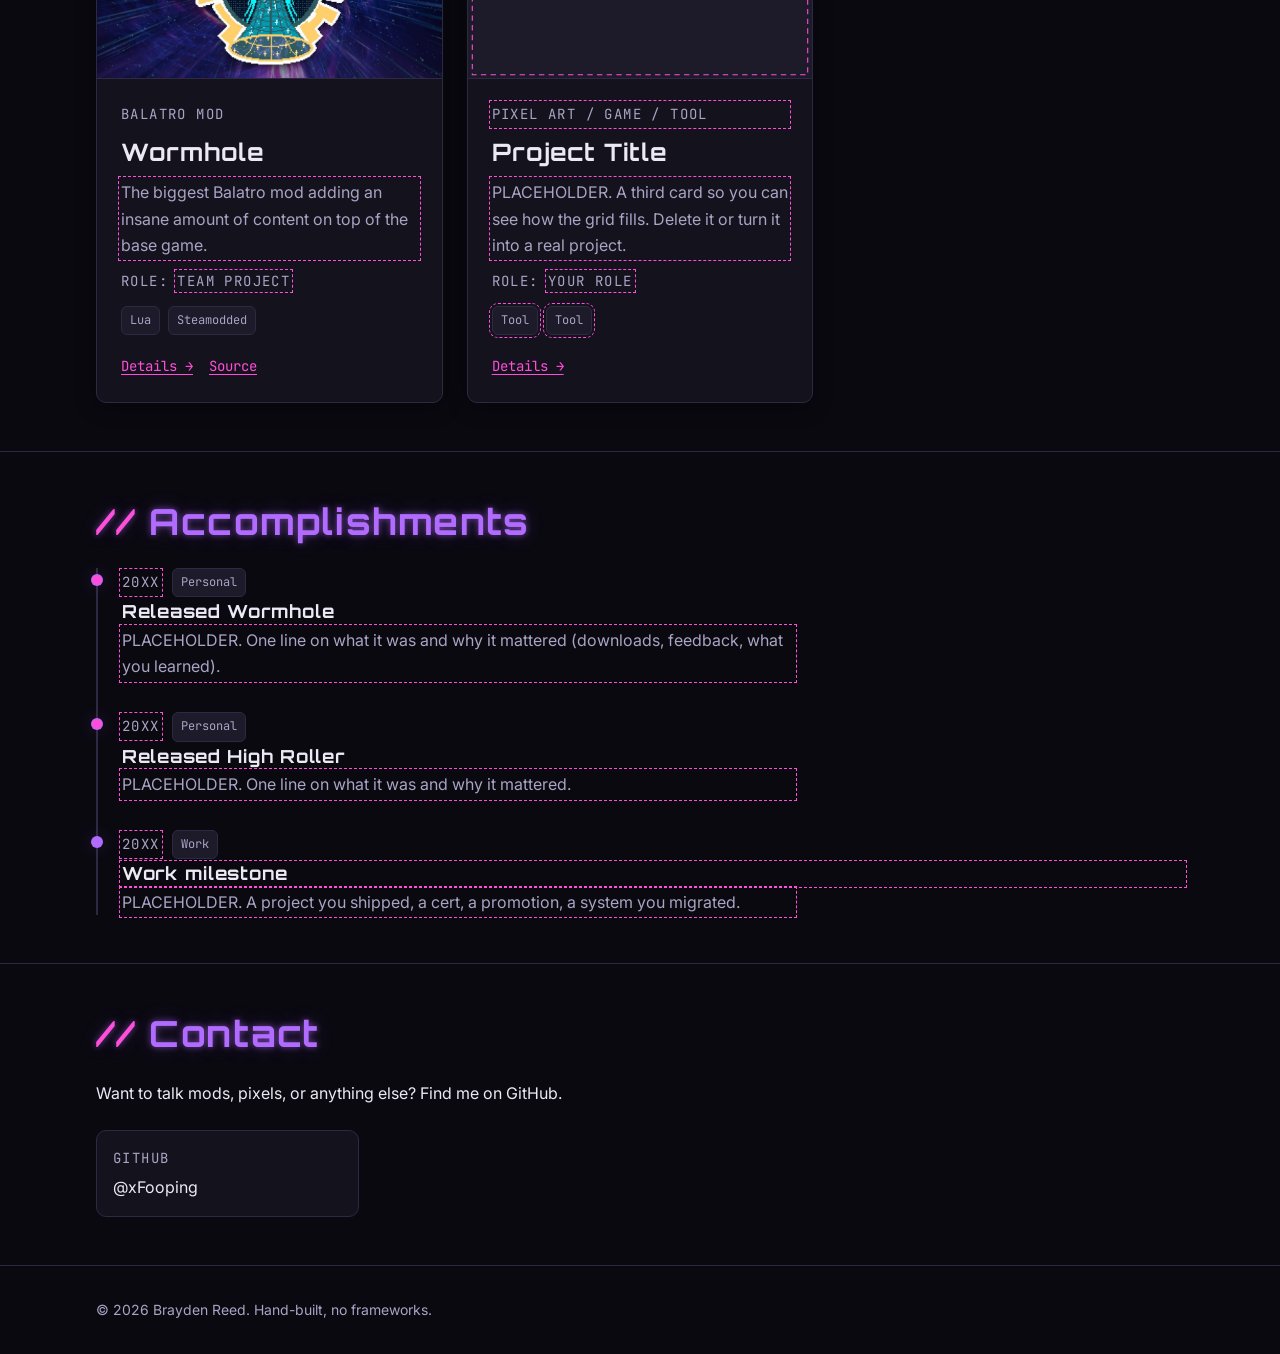
==== commit dd027b51: "Fill in Wormhole detail page Pitch, title image, source link, status/date, and the What it is / Why " ====
--- a/index.html
+++ b/index.html
@@ -144,7 +144,7 @@
                 </ul>
                 <div class="project-card__links">
                   <a href="projects/wormhole.html">Details →</a>
-                  <a class="todo" href="#">Source</a>
+                  <a href="https://github.com/Balatro-Potato-Patch/Wormhole.git">Source</a>
                 </div>
               </div>
             </article>
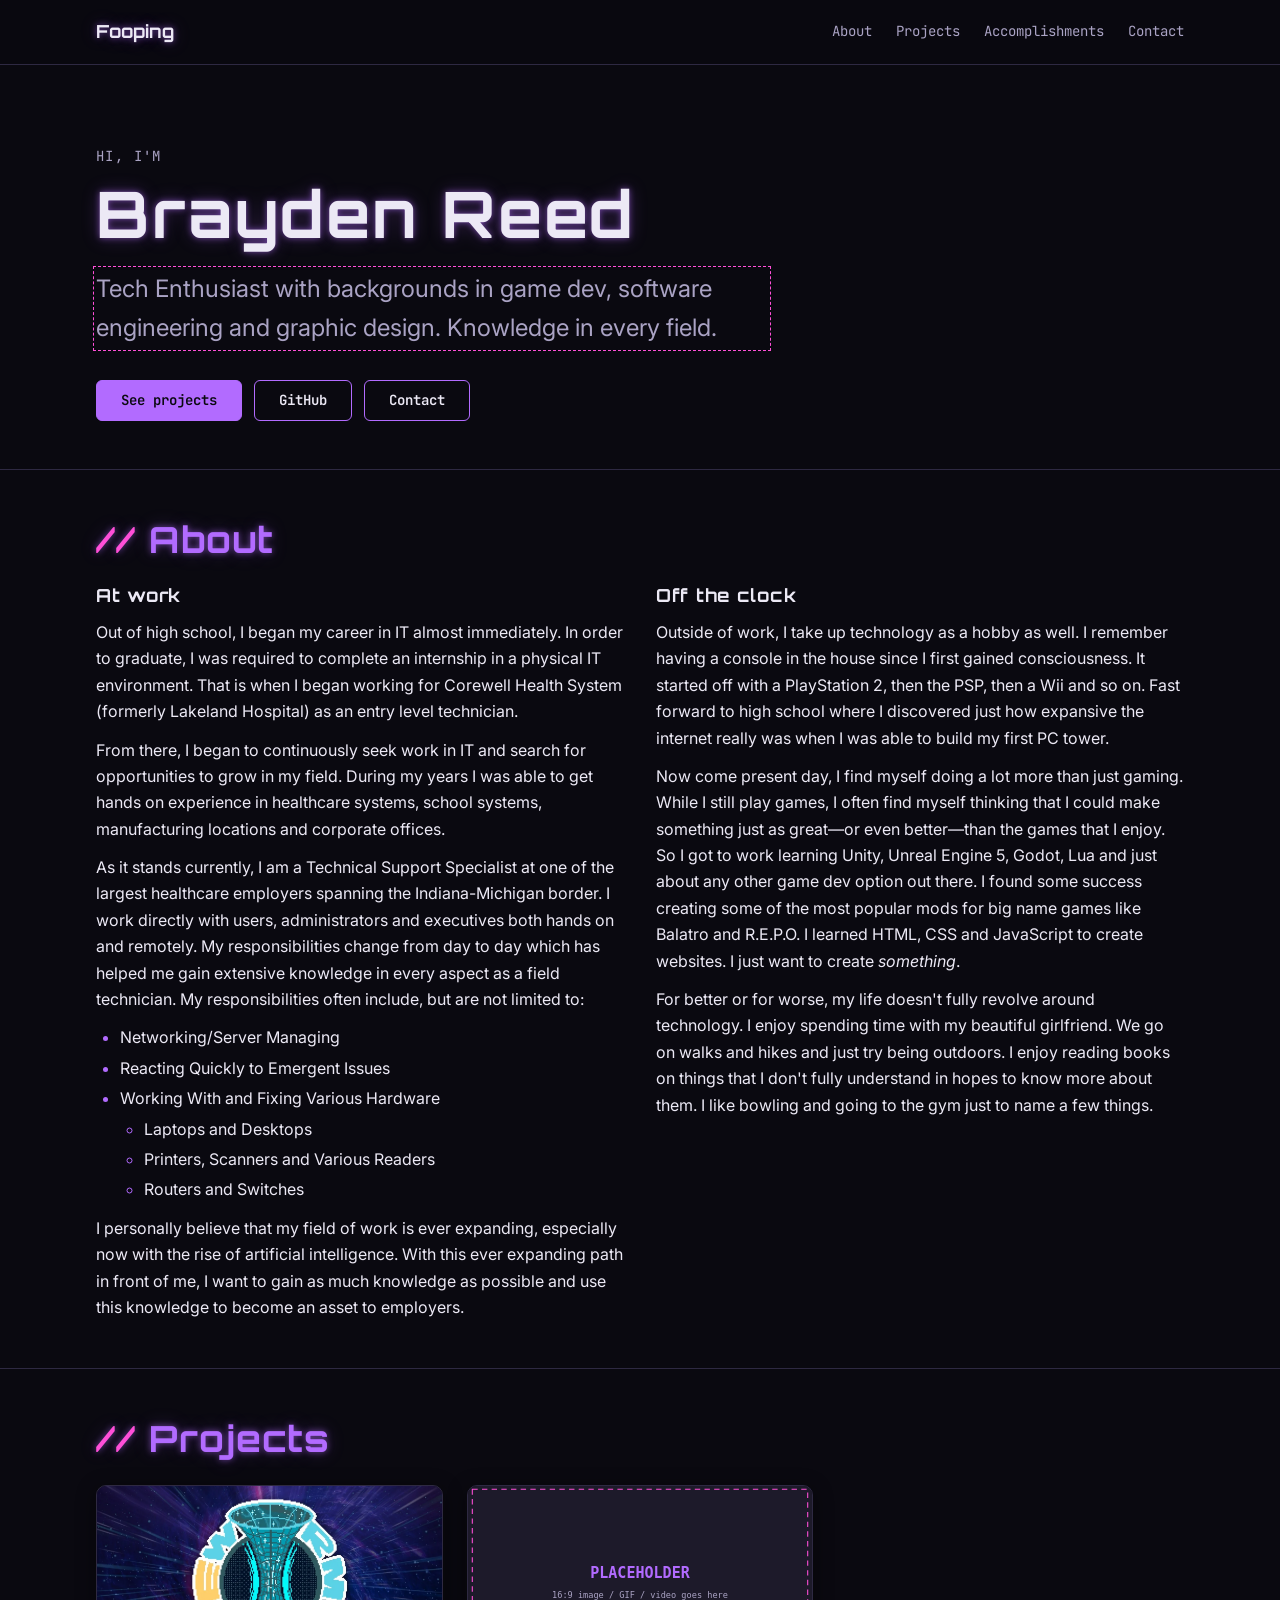
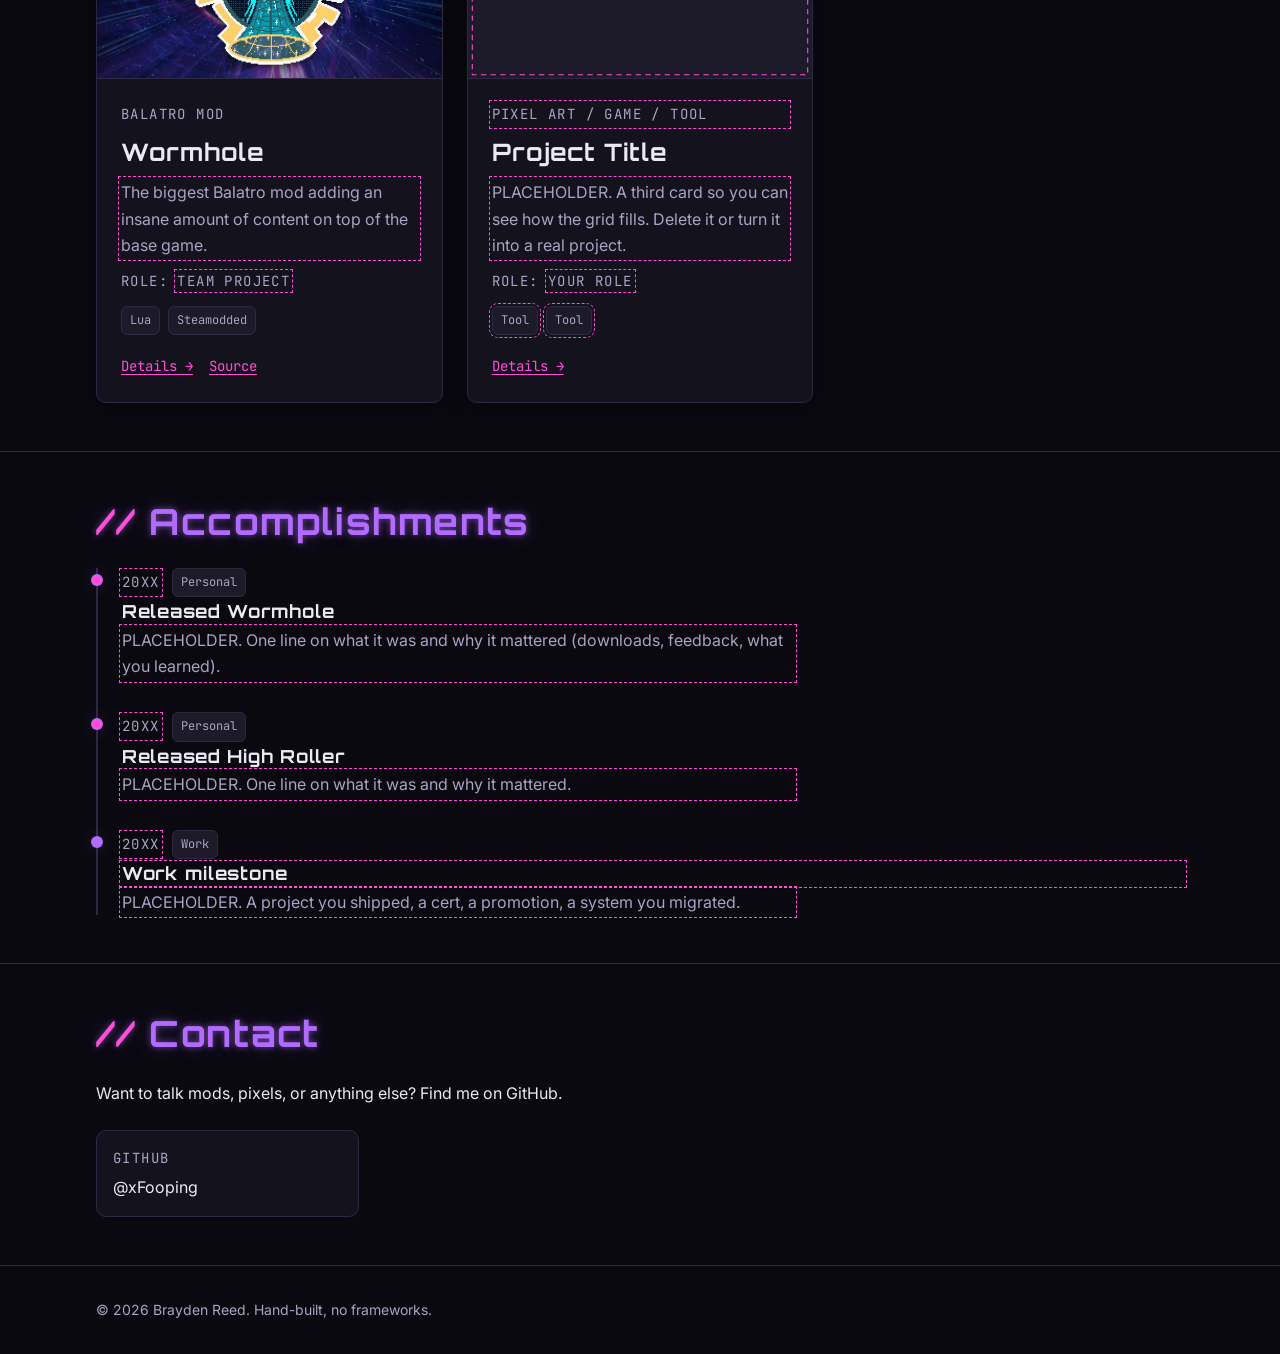
==== commit 9558a9e3: "Swap Wormhole PNG for WebP, remove High Roller page wormhole.webp is 1280x720 at ~95 KB, replacing a" ====
--- a/index.html
+++ b/index.html
@@ -131,7 +131,7 @@
           <!-- ---- Project: Wormhole ---- -->
           <li>
             <article class="project-card">
-              <img class="project-card__media" src="assets/img/Wormhole.png"
+              <img class="project-card__media" src="assets/img/wormhole.webp"
                    alt="Wormhole screenshot" width="640" height="360" loading="lazy">
               <div class="project-card__body">
                 <p class="eyebrow">Balatro mod</p>
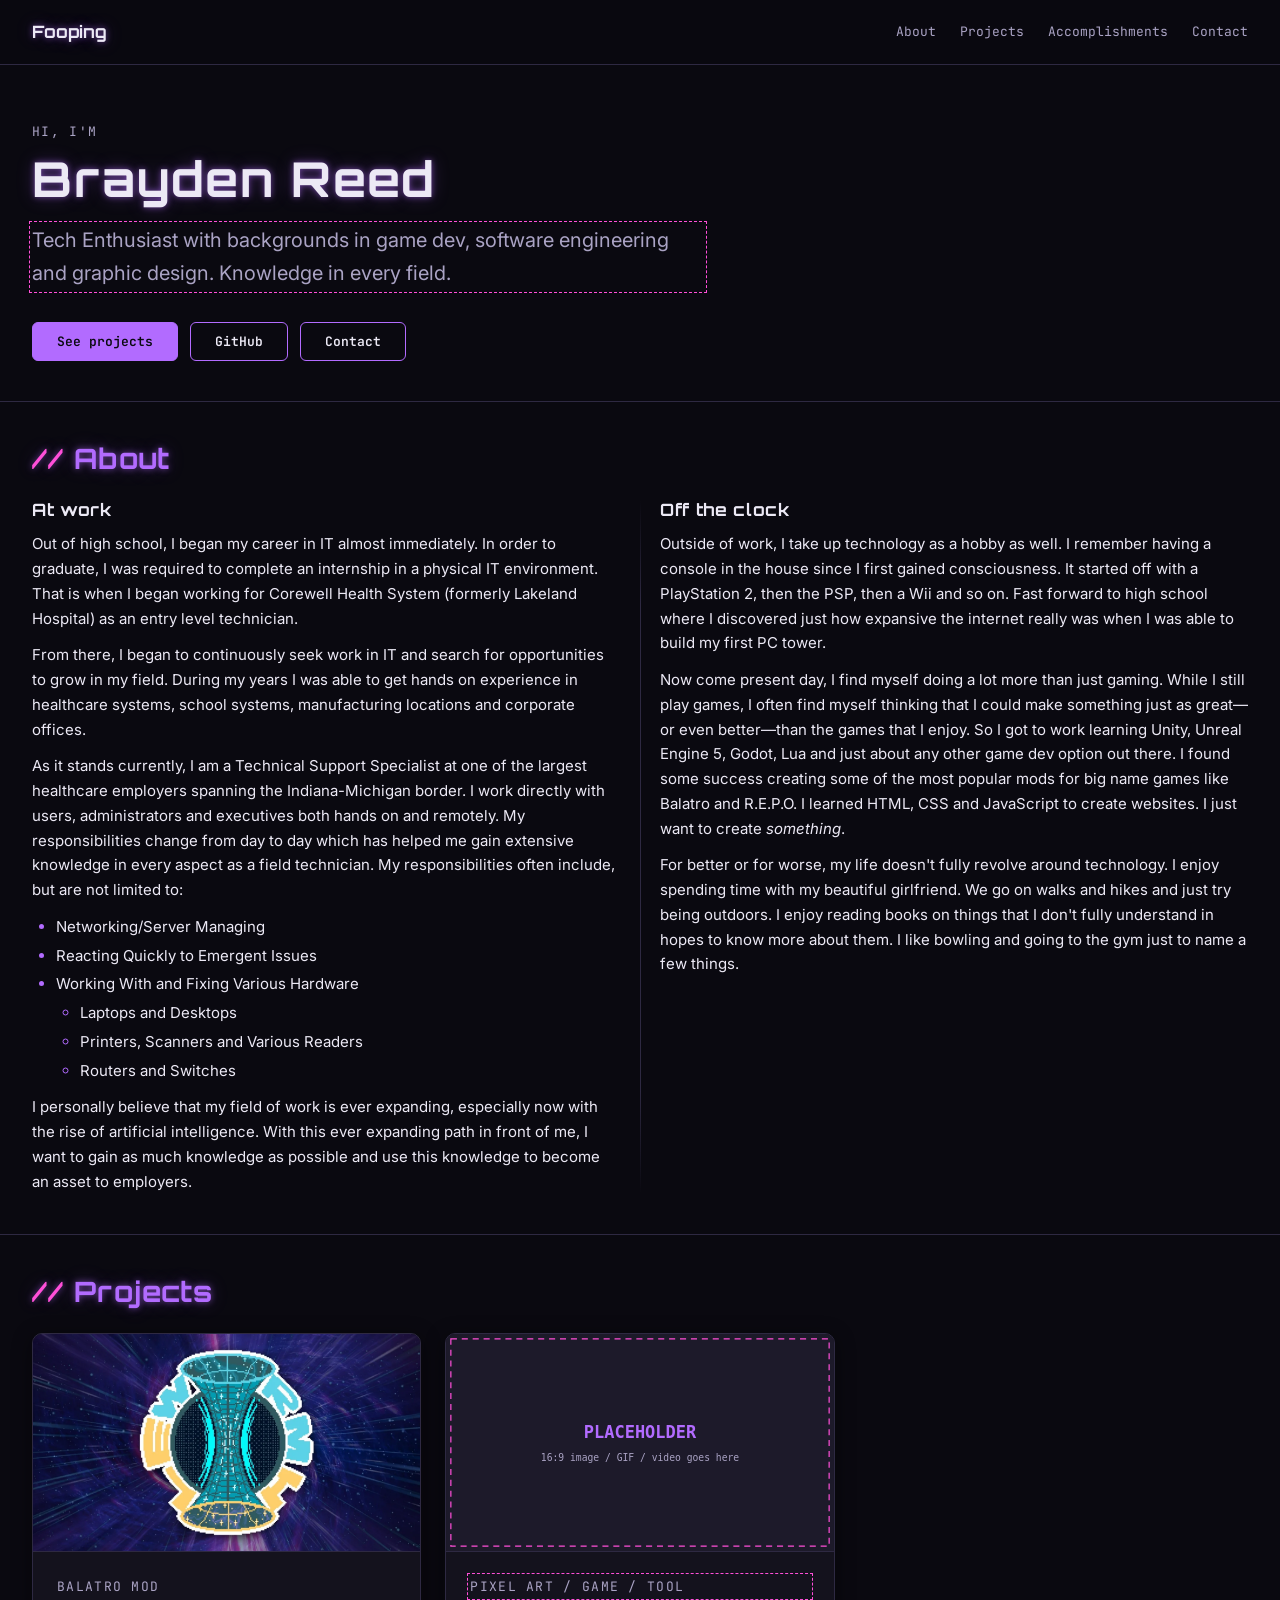
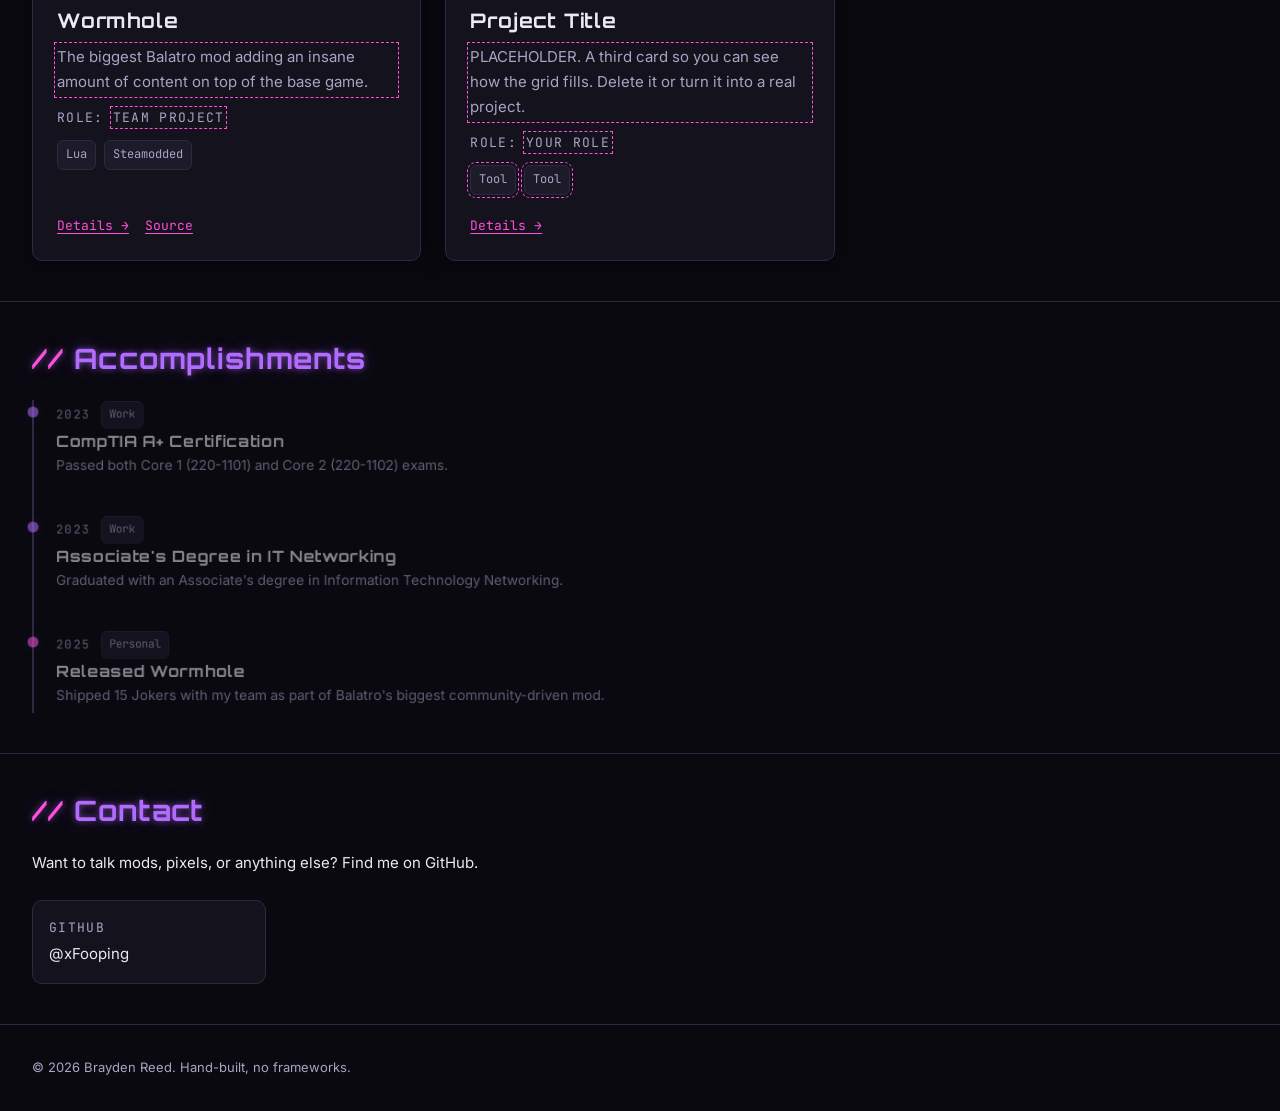
==== commit 5895e6a7: "Accomplishments: real milestones + scroll-focus roadmap Replace placeholders with CompTIA A+ (2023)," ====
--- a/index.html
+++ b/index.html
@@ -177,44 +177,63 @@
 
 
     <!-- ================================================================
-         4. ACCOMPLISHMENTS
+         4. ACCOMPLISHMENTS (roadmap)
          ----------------------------------------------------------------
-         Newest first. data-kind="work" gets a purple dot,
-         data-kind="personal" gets a magenta dot.
-         <time datetime="YYYY-MM"> is machine-readable; the text inside
-         it is what people see, so format that however you like.
+         Oldest at the top, newest/future at the bottom, like a roadmap.
+
+         Each <li> is one milestone:
+           data-kind="work"      -> purple dot
+           data-kind="personal"  -> magenta dot
+           data-status="planned" -> hollow dot + faded, for future goals
+         <time datetime="YYYY"> is machine-readable; the text inside it is
+         what people see.
+
+         main.js makes each milestone grow as it nears the middle of the
+         screen and shrink as it scrolls away (see "Roadmap focus").
          ================================================================ -->
     <section class="section" id="accomplishments" aria-labelledby="accomplishments-title">
       <div class="container">
         <h2 class="section__title" id="accomplishments-title">Accomplishments</h2>
 
         <ol class="timeline">
+          <li class="timeline__item" data-kind="work">
+            <div class="timeline__meta">
+              <time class="eyebrow" datetime="2023">2023</time>
+              <span class="tag">Work</span>
+            </div>
+            <h3 class="timeline__title">CompTIA A+ Certification</h3>
+            <p class="timeline__desc">Passed both Core 1 (220-1101) and Core 2 (220-1102) exams.</p>
+          </li>
+
+          <li class="timeline__item" data-kind="work">
+            <div class="timeline__meta">
+              <time class="eyebrow" datetime="2023">2023</time>
+              <span class="tag">Work</span>
+            </div>
+            <h3 class="timeline__title">Associate's Degree in IT Networking</h3>
+            <p class="timeline__desc">Graduated with an Associate's degree in Information Technology Networking.</p>
+          </li>
+
           <li class="timeline__item" data-kind="personal">
             <div class="timeline__meta">
-              <time class="eyebrow todo" datetime="2026">20XX</time>
+              <time class="eyebrow" datetime="2025">2025</time>
               <span class="tag">Personal</span>
             </div>
             <h3 class="timeline__title">Released Wormhole</h3>
-            <p class="timeline__desc todo">PLACEHOLDER. One line on what it was and why it mattered (downloads, feedback, what you learned).</p>
-          </li>
-
-          <li class="timeline__item" data-kind="personal">
-            <div class="timeline__meta">
-              <time class="eyebrow todo" datetime="2026">20XX</time>
-              <span class="tag">Personal</span>
-            </div>
-            <h3 class="timeline__title">Released High Roller</h3>
-            <p class="timeline__desc todo">PLACEHOLDER. One line on what it was and why it mattered.</p>
-          </li>
-
-          <li class="timeline__item" data-kind="work">
-            <div class="timeline__meta">
-              <time class="eyebrow todo" datetime="2026">20XX</time>
-              <span class="tag">Work</span>
-            </div>
-            <h3 class="timeline__title todo">Work milestone</h3>
-            <p class="timeline__desc todo">PLACEHOLDER. A project you shipped, a cert, a promotion, a system you migrated.</p>
-          </li>
+            <p class="timeline__desc">Shipped 15 Jokers with my team as part of Balatro's biggest community-driven mod.</p>
+          </li>
+
+          <!-- FUTURE GOAL TEMPLATE: copy this, remove the comment markers,
+               and fill it in. data-status="planned" gives it the hollow dot.
+          <li class="timeline__item" data-kind="work" data-status="planned">
+            <div class="timeline__meta">
+              <time class="eyebrow" datetime="2027">2027</time>
+              <span class="tag">Planned</span>
+            </div>
+            <h3 class="timeline__title">Next goal</h3>
+            <p class="timeline__desc">What you're aiming for.</p>
+          </li>
+          -->
         </ol>
       </div>
     </section>
--- a/css/theme.css
+++ b/css/theme.css
@@ -51,12 +51,12 @@
   /* Font sizes. clamp(min, preferred, max) scales smoothly with the
      viewport width (vw) but never goes below min or above max, so we
      don't need separate media queries for headings. */
-  --text-sm:   0.875rem;
-  --text-base: 1rem;
-  --text-lg:   1.125rem;
-  --text-xl:   clamp(1.25rem, 1.1rem + 0.6vw, 1.5rem);
-  --text-2xl:  clamp(1.6rem, 1.3rem + 1.4vw, 2.25rem);
-  --text-hero: clamp(2.2rem, 1.5rem + 3.5vw, 4rem);
+  --text-sm:   0.8125rem;
+  --text-base: 0.9375rem;   /* 15px */
+  --text-lg:   1.0625rem;
+  --text-xl:   clamp(1.1rem, 1rem + 0.4vw, 1.25rem);
+  --text-2xl:  clamp(1.35rem, 1.15rem + 1vw, 1.75rem);
+  --text-hero: clamp(1.8rem, 1.2rem + 2.6vw, 3rem);
 
   --line-height-body:    1.65;
   --line-height-heading: 1.2;
@@ -70,14 +70,14 @@
   --space-4: 1rem;     /* 16px */
   --space-5: 1.5rem;   /* 24px */
   --space-6: 2rem;     /* 32px */
-  --space-7: 3rem;     /* 48px */
-  --space-8: 5rem;     /* 80px */
+  --space-7: 2.5rem;   /* 40px */
+  --space-8: 3.5rem;   /* 56px */
 
   /* ---------- Shape & layout --------------------------------------------- */
   --radius:        10px;   /* card / button corners (pixel theme sets 0) */
   --radius-sm:     6px;
   --border-width:  1px;
-  --content-width: 72rem;  /* max width of the main column (~1152px) */
+  --content-width: 90rem;  /* max width of the main column (~1440px) */
   --reading-width: 42rem;  /* max width for paragraphs, easier to read */
 
   /* ---------- Motion ----------------------------------------------------- */
--- a/css/main.css
+++ b/css/main.css
@@ -341,13 +341,44 @@
 
 /* Two columns on wide screens (work | personal), stacked on phones. */
 .about-grid {
+  --about-gap: var(--space-7);   /* local variable so the divider can find the middle of the gap */
   display: grid;
-  gap: var(--space-6);
+  gap: var(--about-gap);
+}
+
+/* Subtle divider between the two columns. It's drawn by a ::before
+   pseudo-element on the second column and pulled back into the gap, so
+   neither column's text moves. The gradient fades the line out at both
+   ends so it reads as a soft separation, not a hard border.
+   Phones (stacked): a horizontal line in the gap above "Off the clock". */
+.about-grid > div + div {
+  position: relative;   /* lets ::before position itself against this column */
+}
+
+.about-grid > div + div::before {
+  content: "";
+  position: absolute;
+  left: 0;
+  right: 0;
+  top: calc(var(--about-gap) / -2);   /* halfway up into the gap */
+  height: 1px;
+  background: linear-gradient(to right, transparent, var(--color-border) 20%, var(--color-border) 80%, transparent);
 }
 
 @media (min-width: 48rem) {
   .about-grid {
     grid-template-columns: 1fr 1fr;
+  }
+
+  /* Side by side: switch the line from horizontal to vertical. */
+  .about-grid > div + div::before {
+    top: 0;
+    bottom: 0;
+    left: calc(var(--about-gap) / -2);   /* halfway back into the gap */
+    right: auto;
+    width: 1px;
+    height: auto;
+    background: linear-gradient(to bottom, transparent, var(--color-border) 15%, var(--color-border) 85%, transparent);
   }
 }
 
@@ -520,6 +551,39 @@
   color: var(--color-text-muted);
 }
 
+/* Future goals: hollow dot and slightly faded, so the past reads as
+   "done" and the future reads as "ahead". */
+.timeline__item[data-status="planned"]::before {
+  background: var(--color-bg);
+  border: 2px solid var(--color-accent);
+  box-shadow: none;
+}
+
+.timeline__item[data-status="planned"] .timeline__title {
+  color: var(--color-text-muted);
+}
+
+/* ---- Roadmap focus ------------------------------------------------------
+   main.js sets --focus on each milestone: 1 when it sits in the middle of
+   the screen, falling to 0 as it scrolls away. Everything below is just
+   math on that one number, so the look stays tweakable from CSS:
+     scale:   0.92 (far)  -> 1.12 (centered)
+     opacity: 0.55 (far)  -> 1    (centered)
+   Without JS (or with reduced motion) --focus stays 1: everything full size.
+
+   transform-origin is pinned to the dot's center, so the item grows out
+   from its dot and the dot never slides off the line. */
+.timeline__item {
+  --focus: 1;
+  transform: scale(calc(0.92 + 0.2 * var(--focus)));
+  transform-origin: calc(-1 * var(--space-5) - 1px) calc(0.45em + 5px);
+  opacity: calc(0.55 + 0.45 * var(--focus));
+  will-change: transform, opacity;   /* hint: keep this on the GPU, smoother scrolling */
+  /* Leave room for the 1.12x growth. Without this, a fully focused item is
+     wider than the screen on phones and the page scrolls sideways. */
+  max-width: calc(100% / 1.12);
+}
+
 
 /* ==== 9. Contact ========================================================== */
 
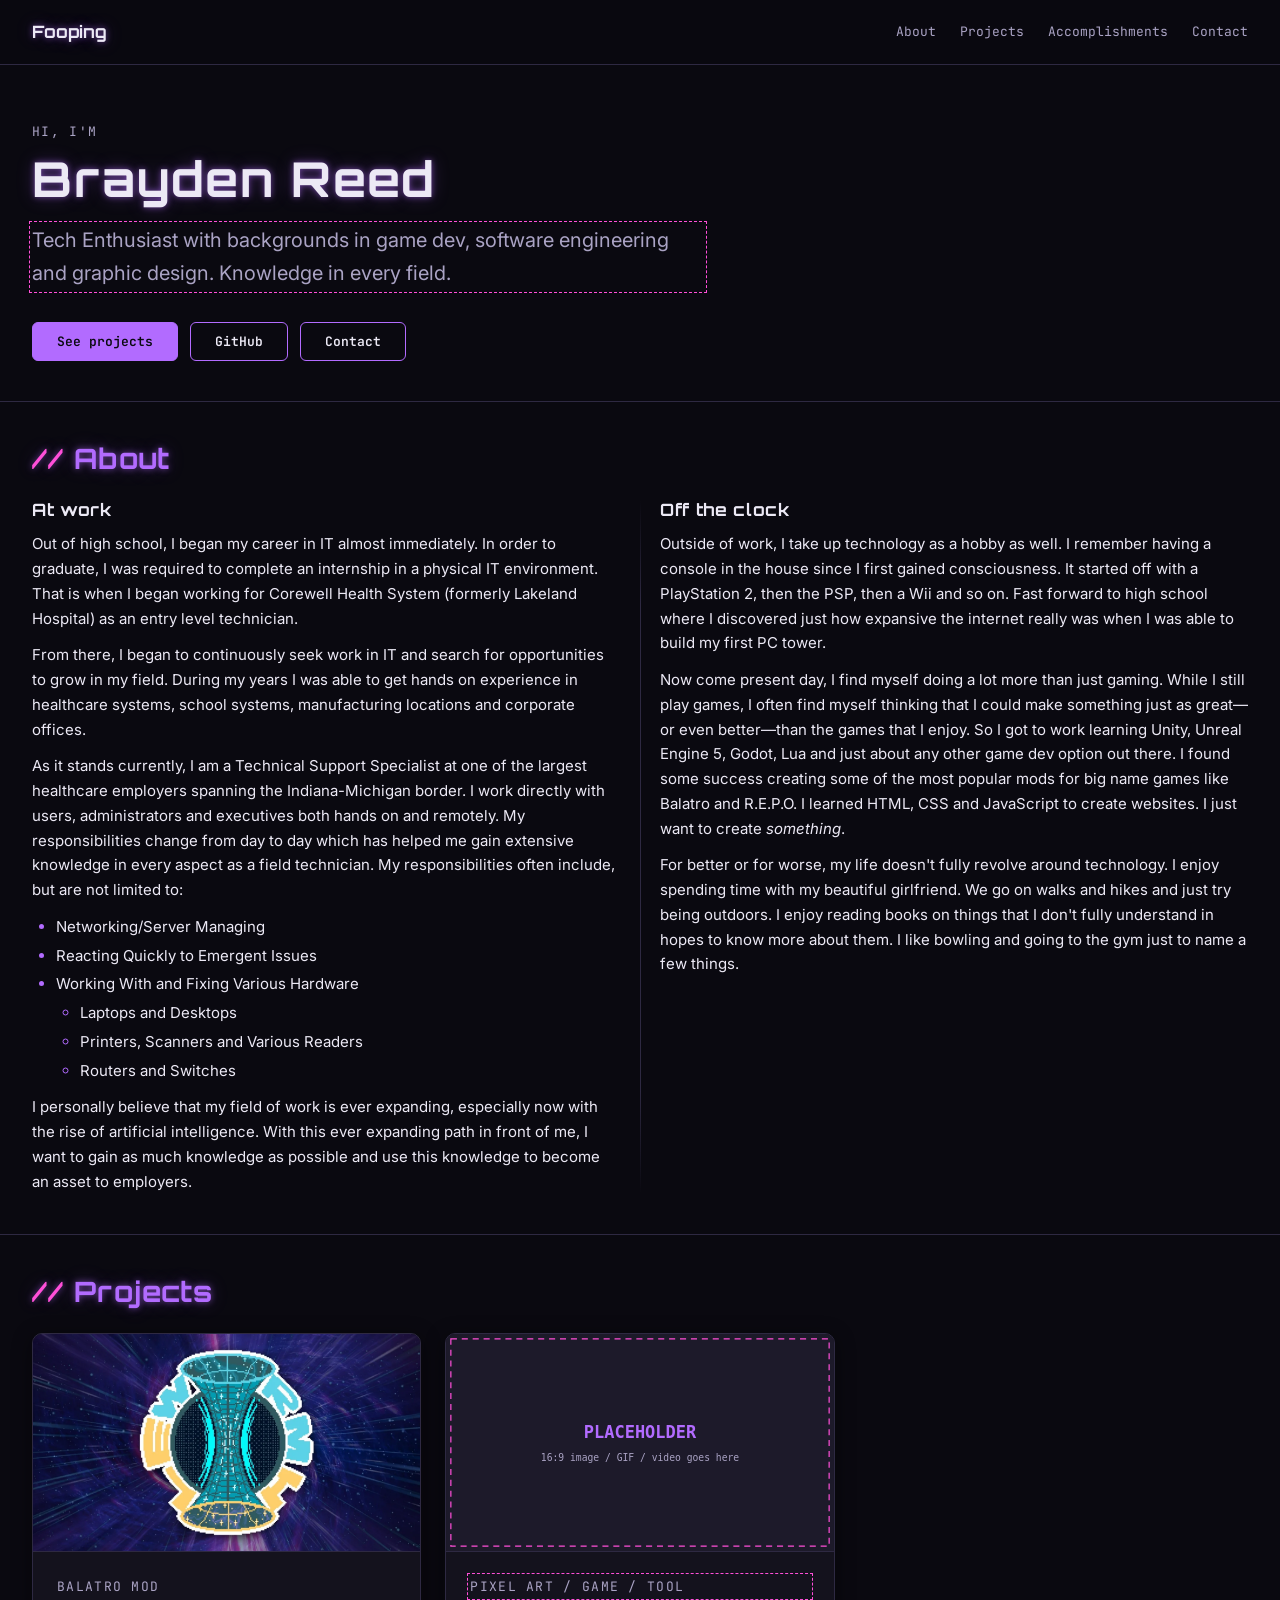
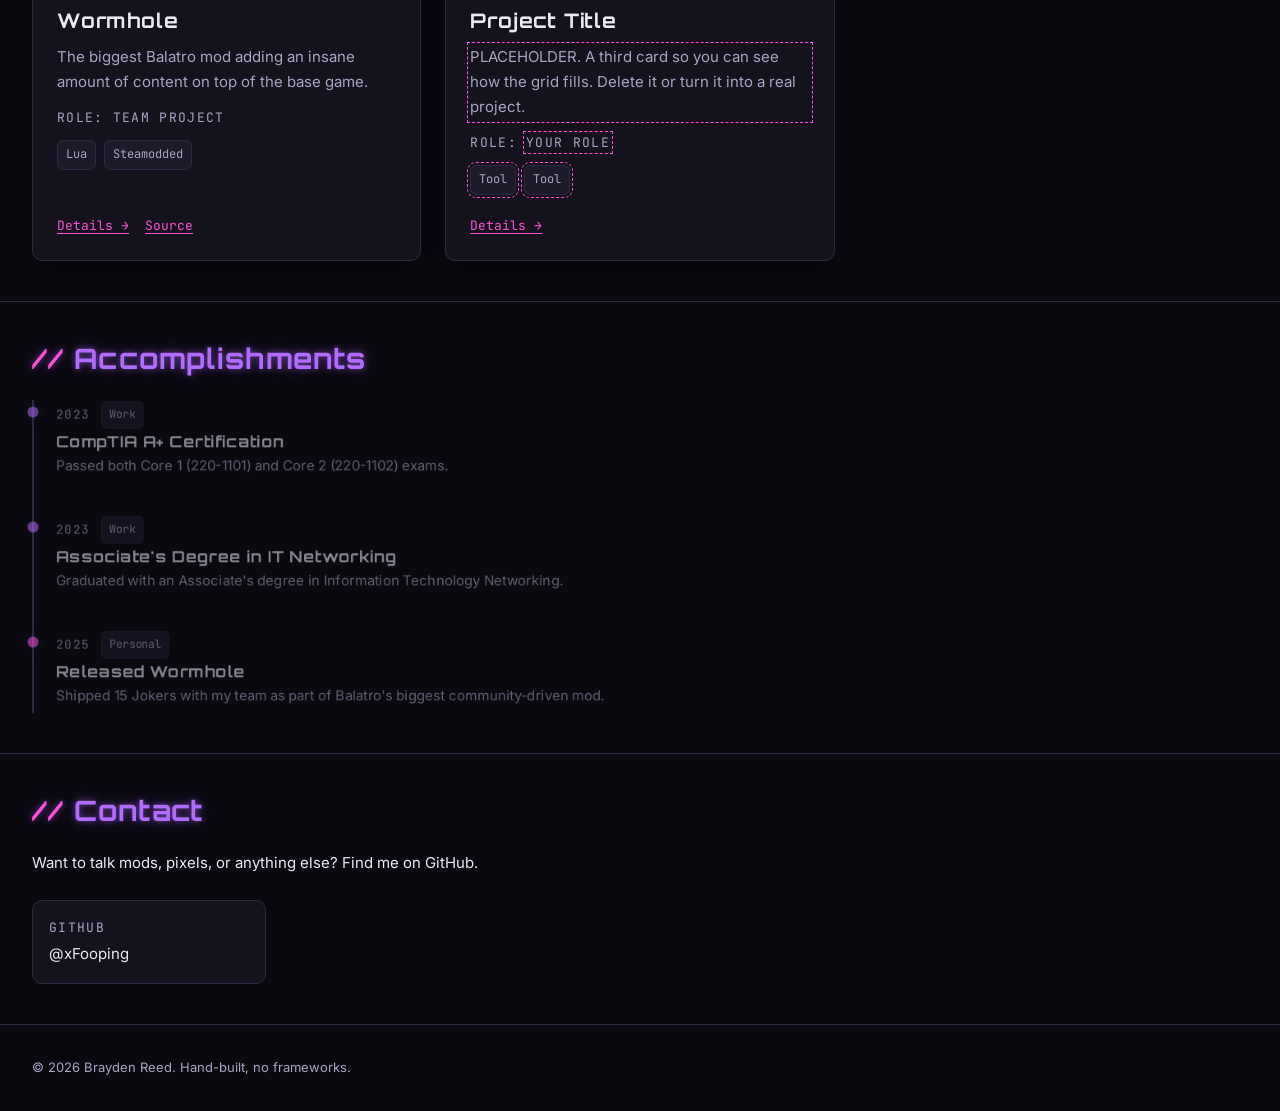
==== commit b40324fd: "Wormhole card: drop placeholder outlines on pitch and role Co-Authored-By: Claude Opus 5.5 (1M conte" ====
--- a/index.html
+++ b/index.html
@@ -136,8 +136,8 @@
               <div class="project-card__body">
                 <p class="eyebrow">Balatro mod</p>
                 <h3 class="project-card__title"><a href="projects/wormhole.html">Wormhole</a></h3>
-                <p class="project-card__pitch todo">The biggest Balatro mod adding an insane amount of content on top of the base game. </p>
-                <p class="eyebrow">Role: <span class="todo">Team Project</span></p>
+                <p class="project-card__pitch">The biggest Balatro mod adding an insane amount of content on top of the base game.</p>
+                <p class="eyebrow">Role: Team Project</p>
                 <ul class="tag-list" aria-label="Tools">
                   <li class="tag">Lua</li>
                   <li class="tag">Steamodded</li>
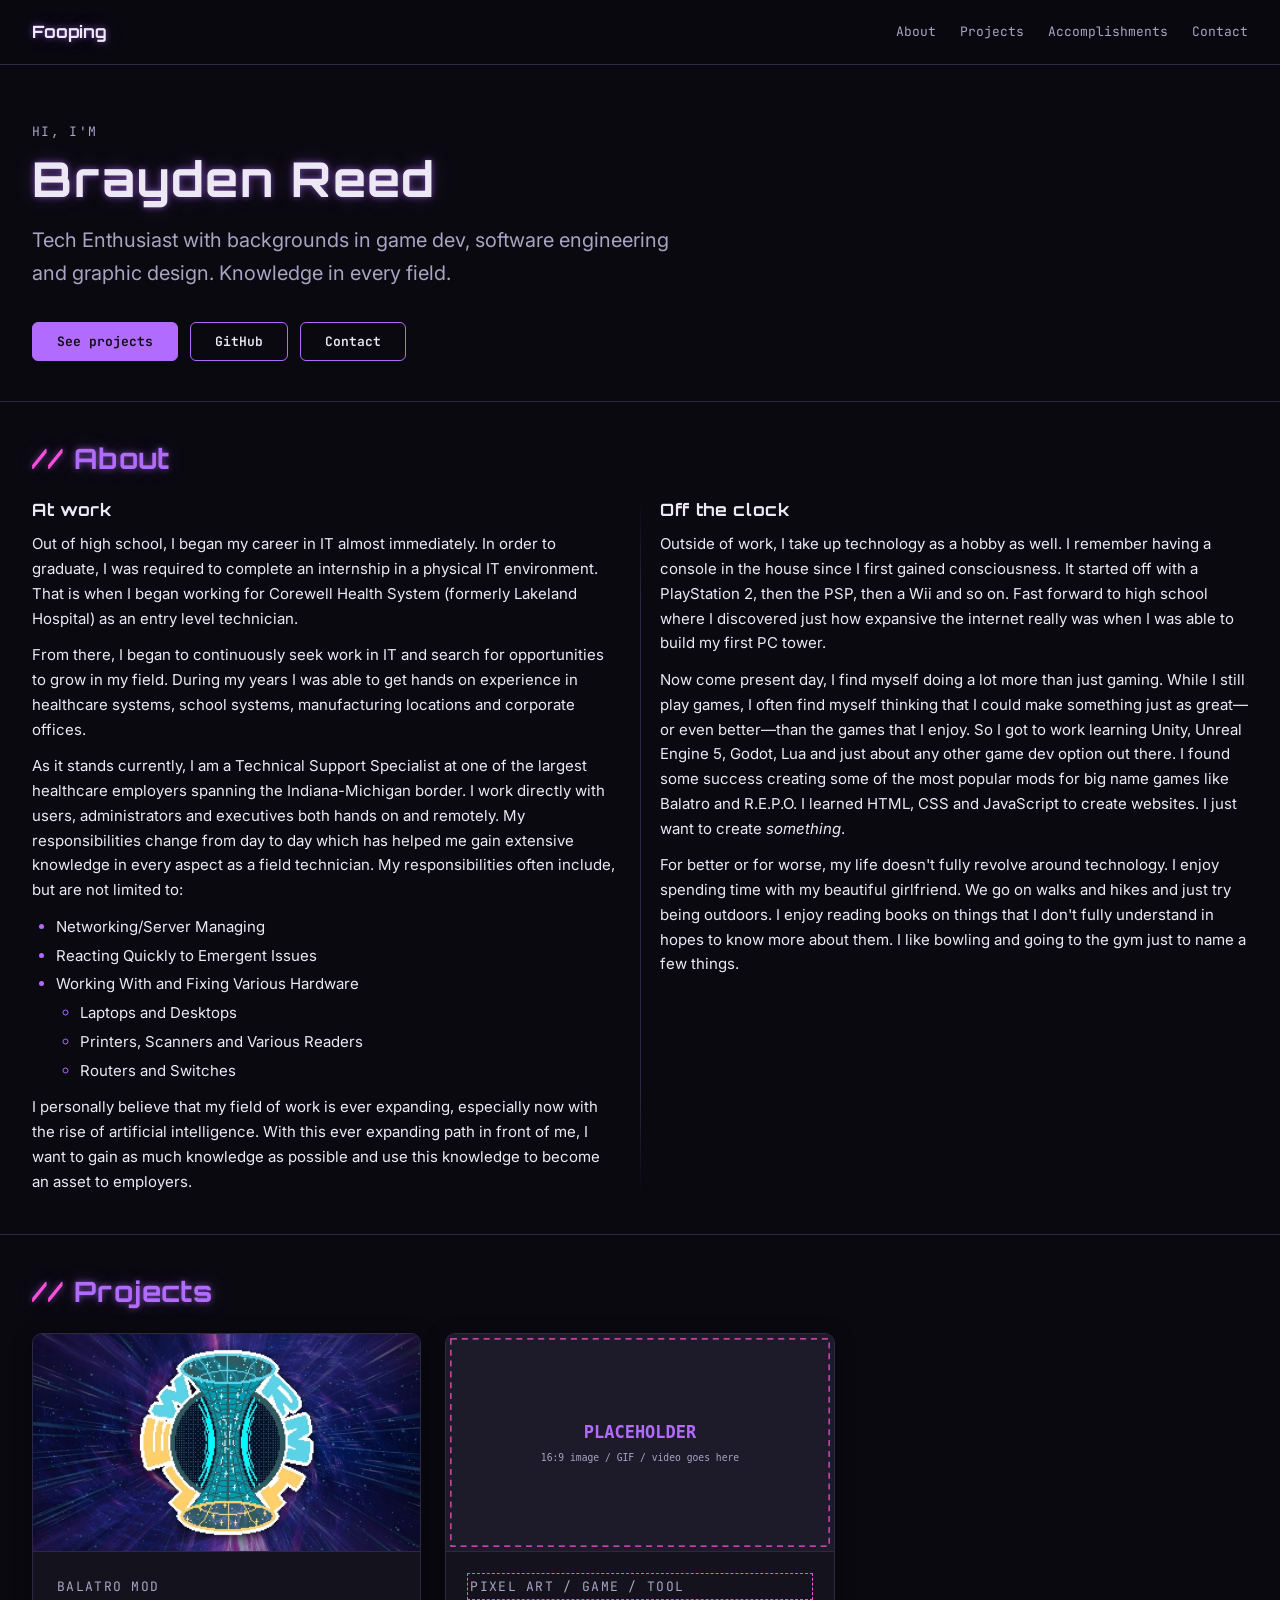
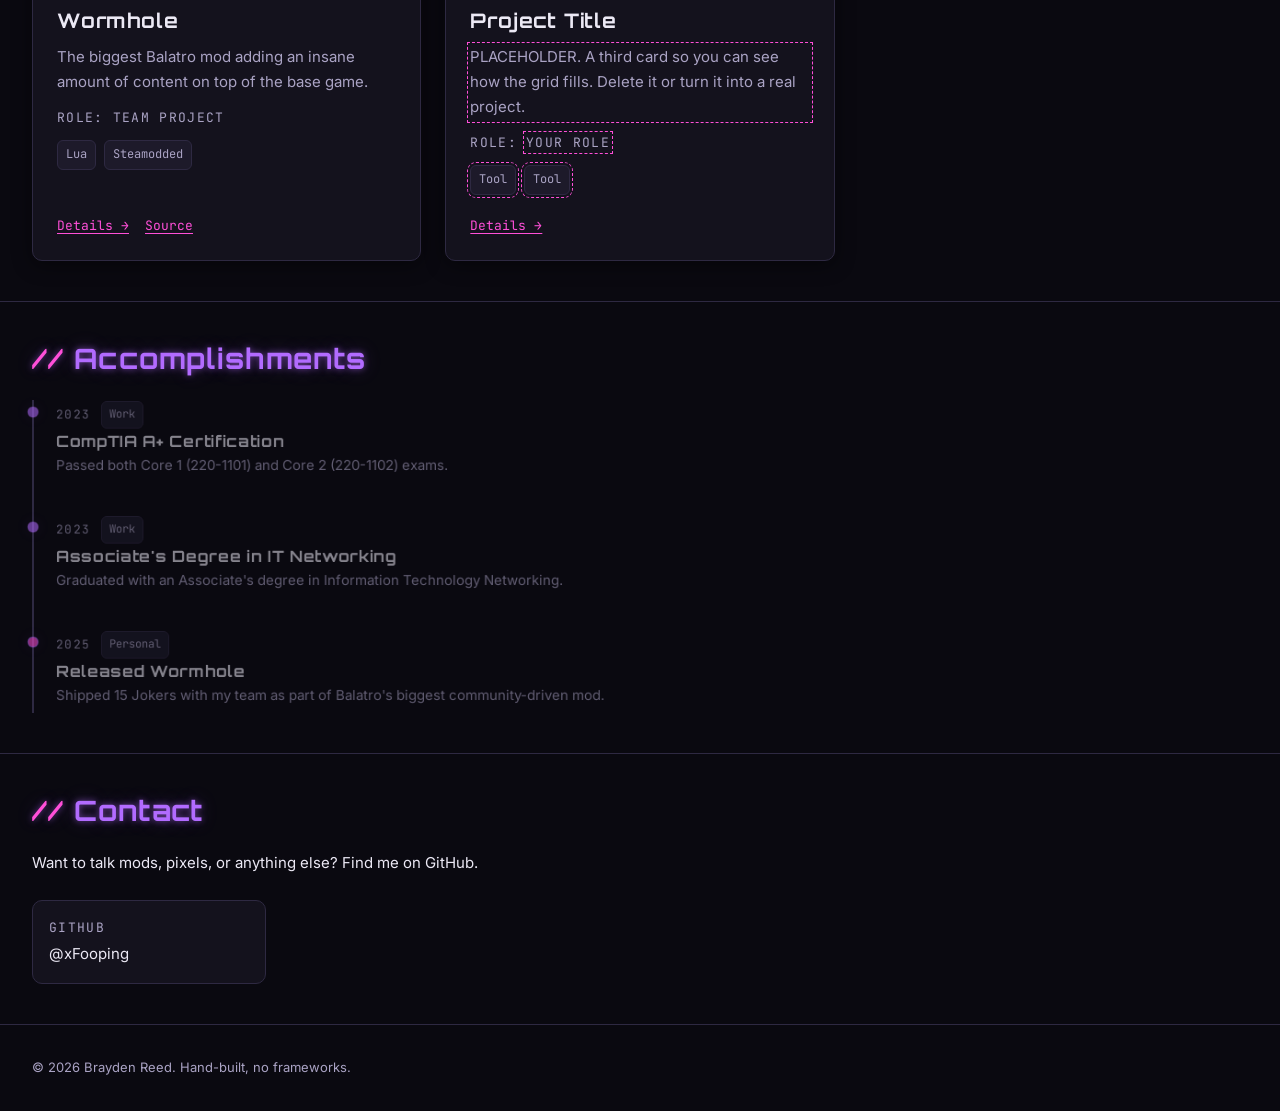
==== commit 0e981d44: "Hero: drop placeholder outline on tagline Co-Authored-By: Claude Opus 5.5 (1M context) <noreply@anth" ====
--- a/index.html
+++ b/index.html
@@ -63,7 +63,7 @@
       <div class="container">
         <p class="eyebrow">Hi, I'm</p>
         <h1 class="hero__name">Brayden Reed</h1>
-        <p class="hero__tagline todo">Tech Enthusiast with backgrounds in game dev, software engineering and graphic design. Knowledge in every field.</p>
+        <p class="hero__tagline">Tech Enthusiast with backgrounds in game dev, software engineering and graphic design. Knowledge in every field.</p>
 
         <div class="hero__links">
           <a class="btn btn--primary" href="#projects">See projects</a>
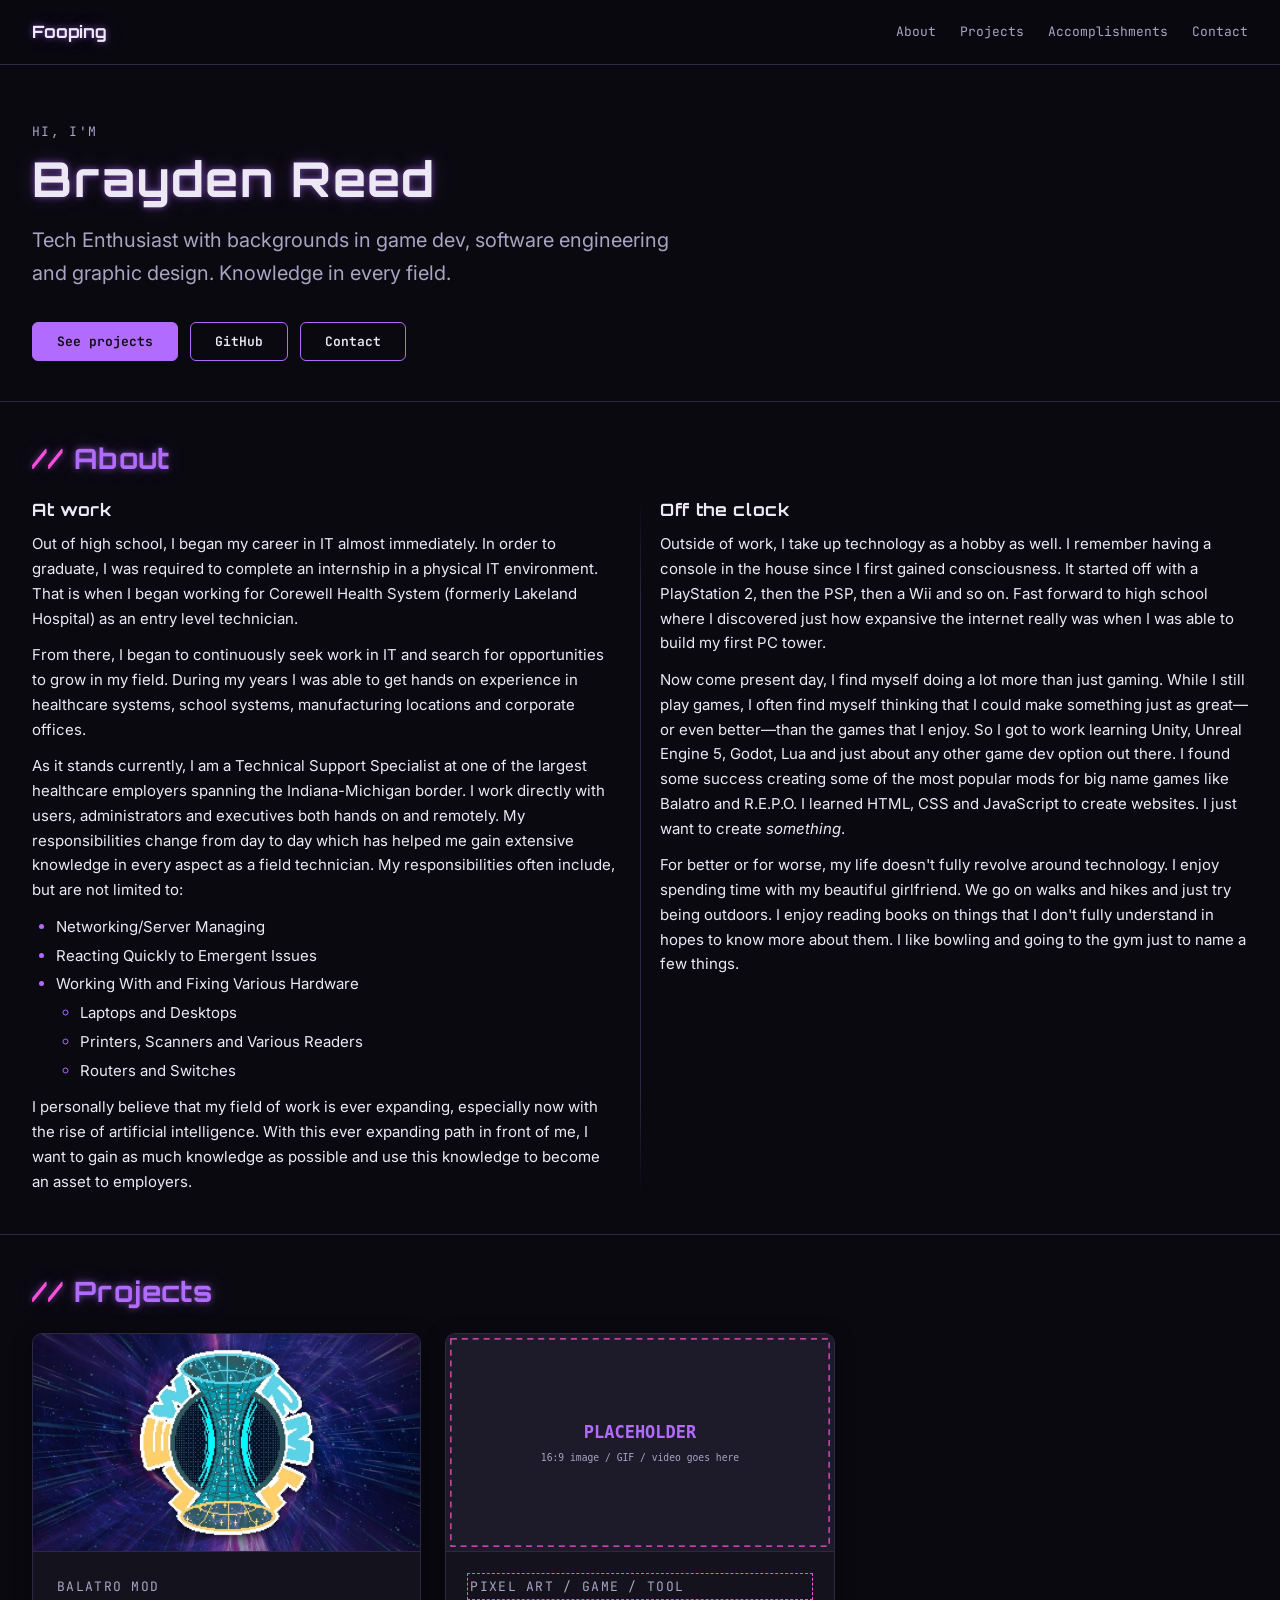
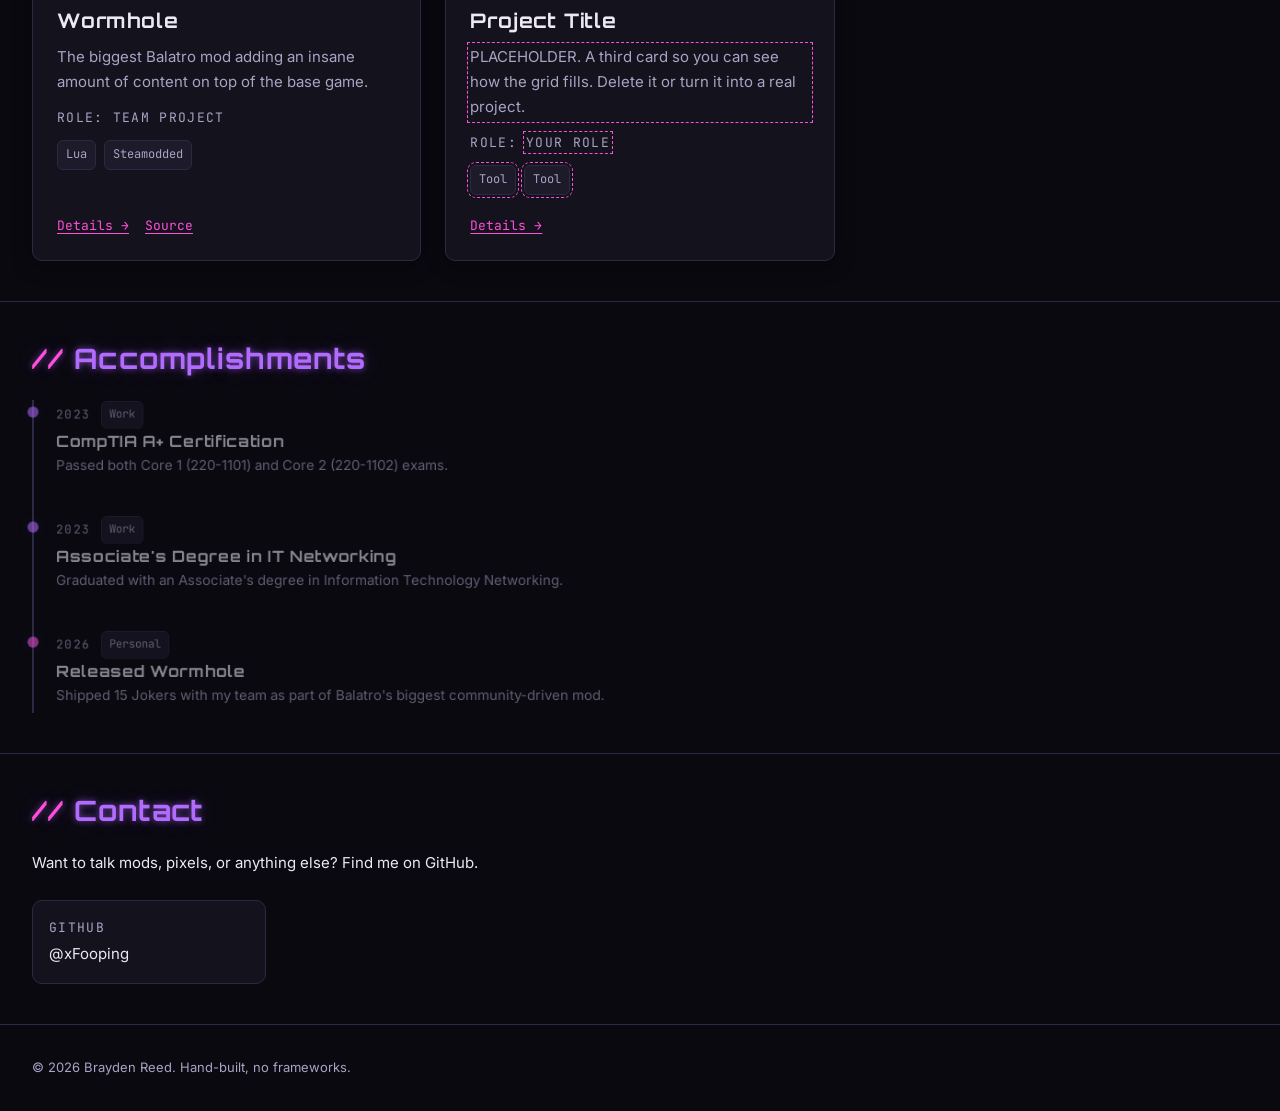
==== commit 67efcee1: "Wormhole milestone: 2025 -> 2026 Co-Authored-By: Claude Opus 5.5 (1M context) <noreply@anthropic.com" ====
--- a/index.html
+++ b/index.html
@@ -216,7 +216,7 @@
 
           <li class="timeline__item" data-kind="personal">
             <div class="timeline__meta">
-              <time class="eyebrow" datetime="2025">2025</time>
+              <time class="eyebrow" datetime="2026">2026</time>
               <span class="tag">Personal</span>
             </div>
             <h3 class="timeline__title">Released Wormhole</h3>
